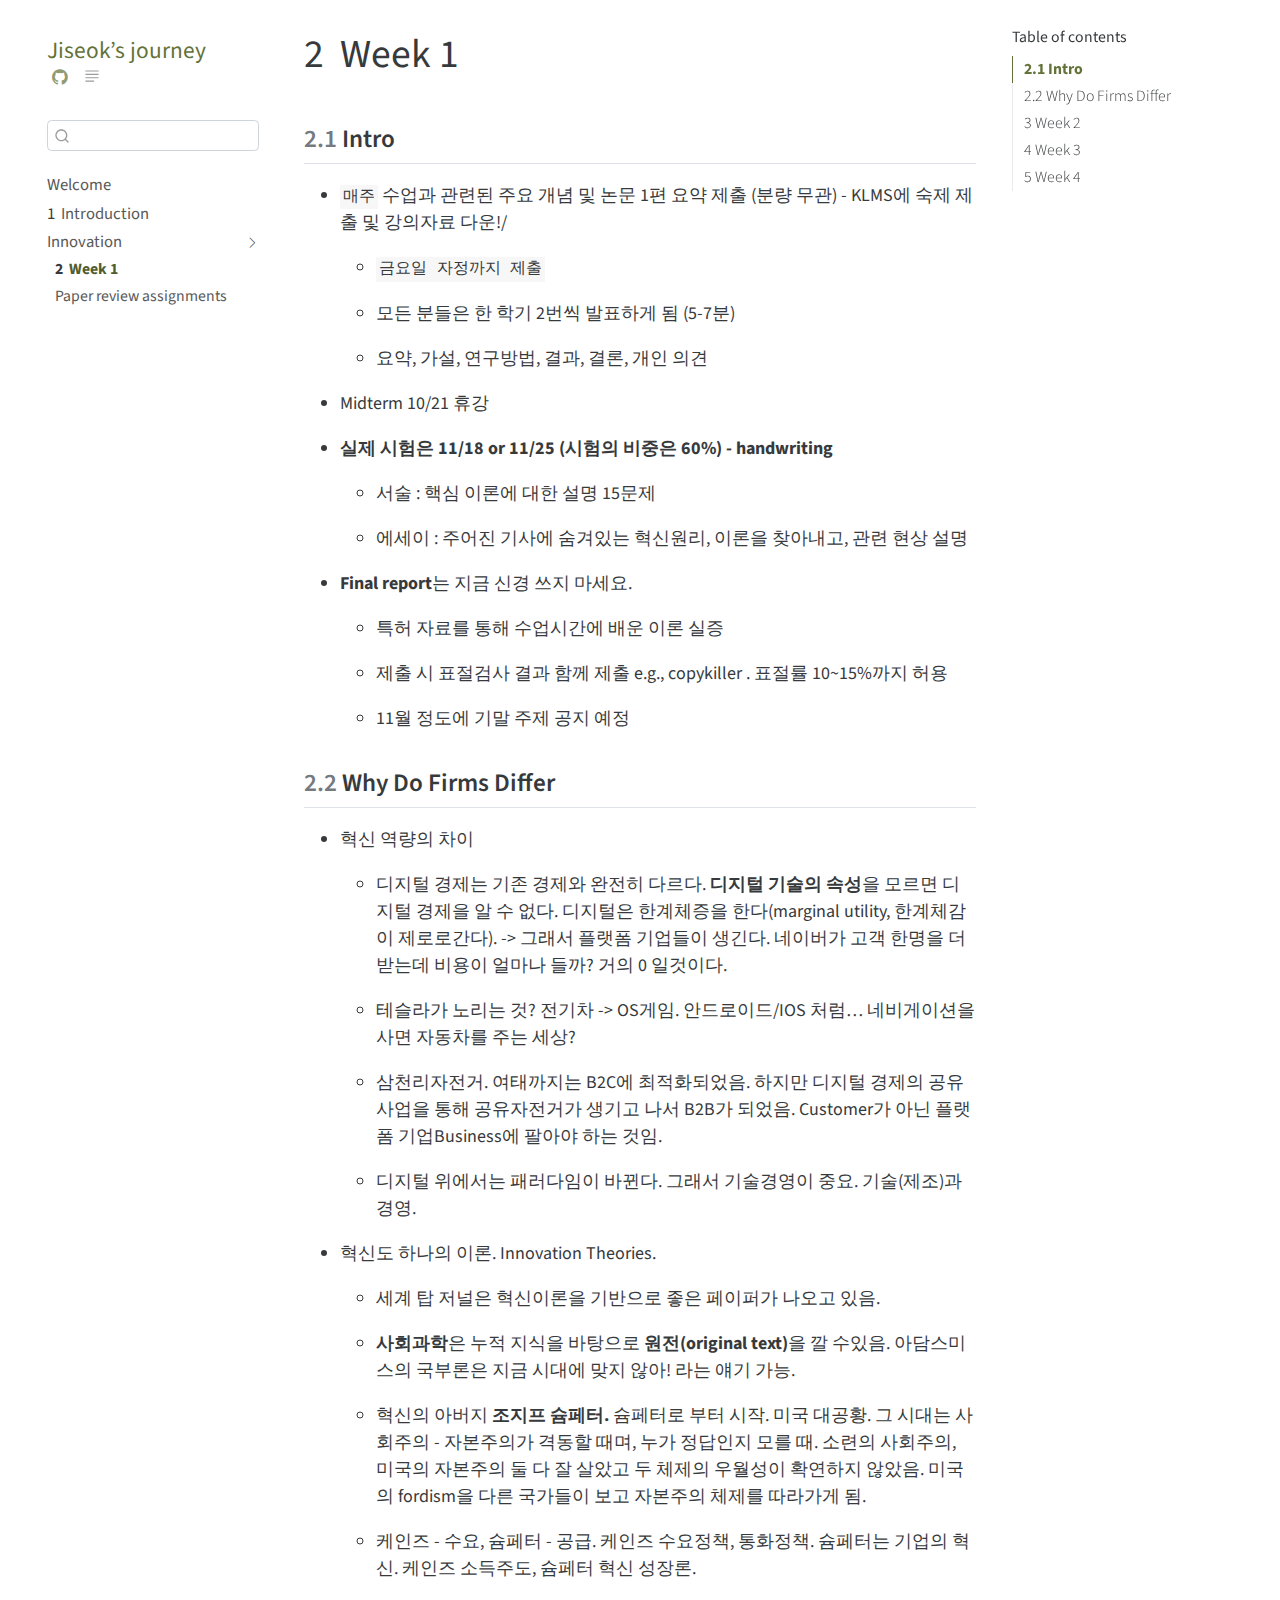
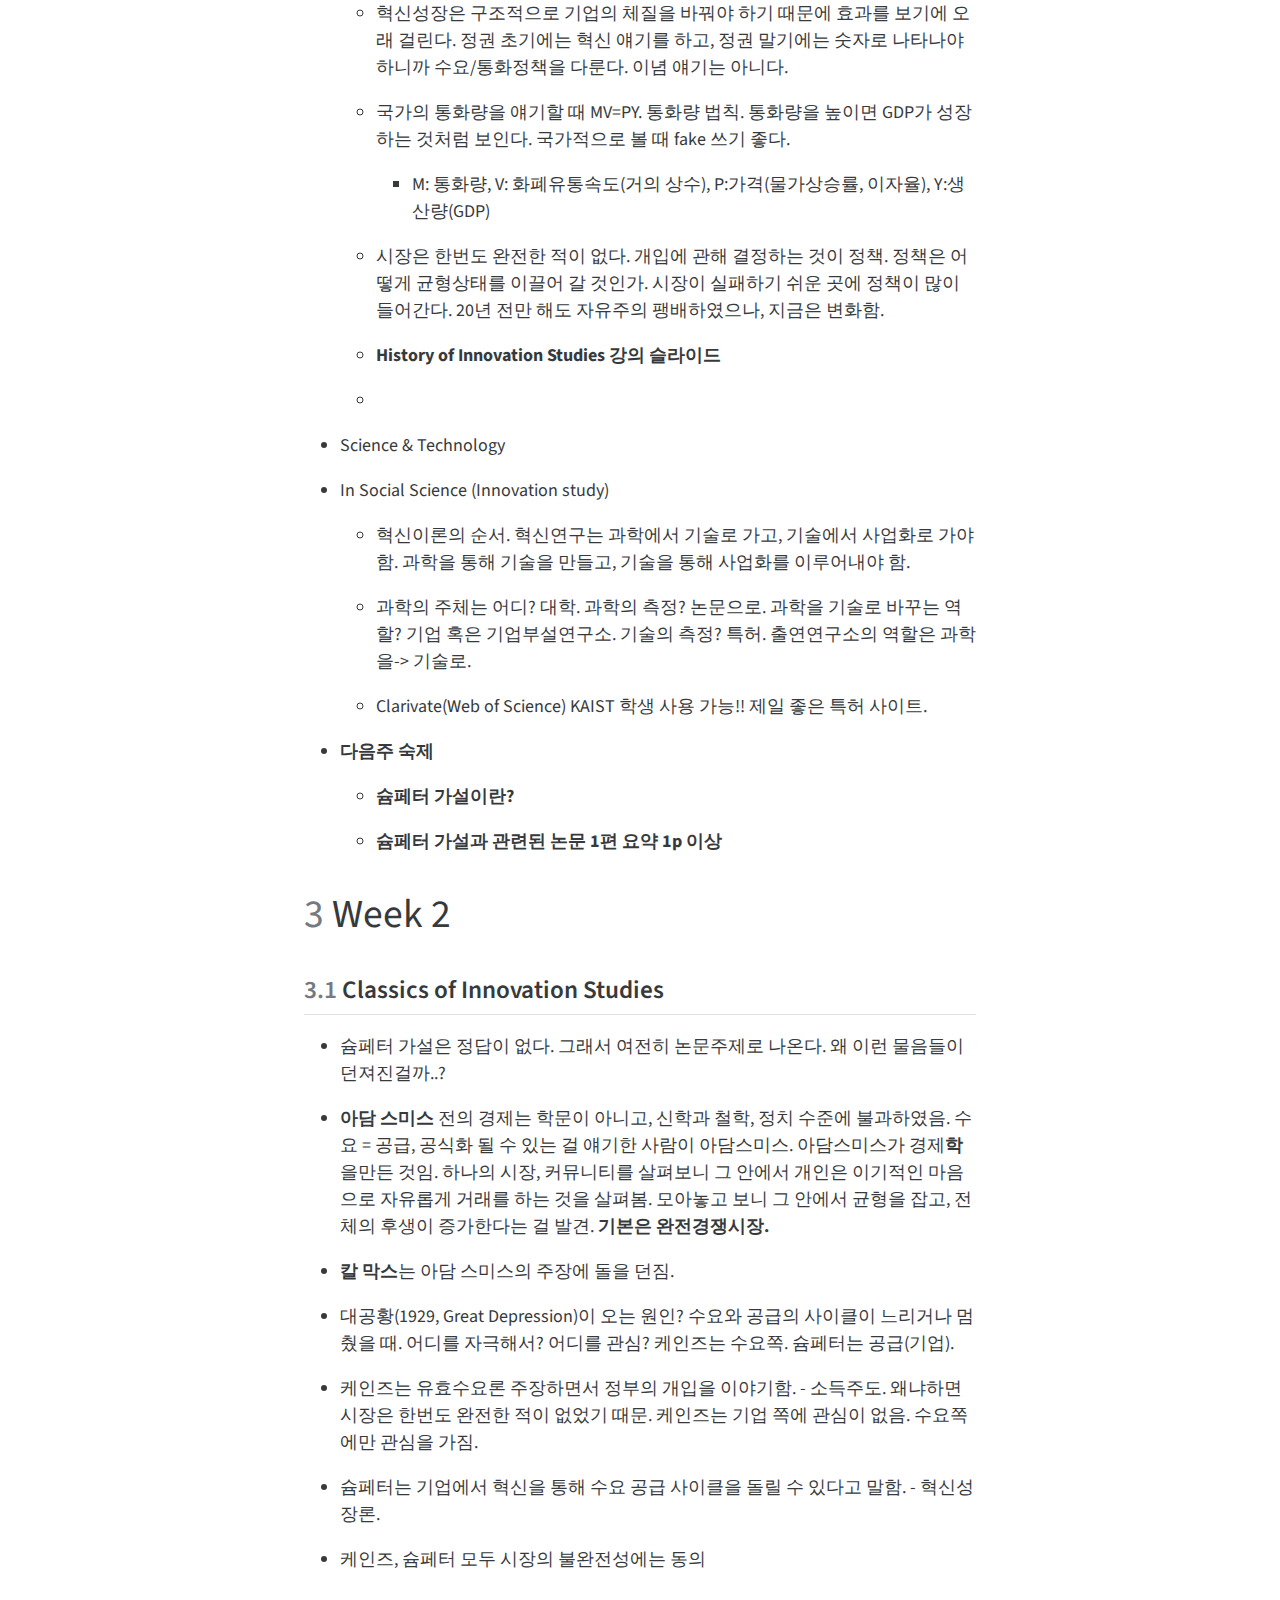
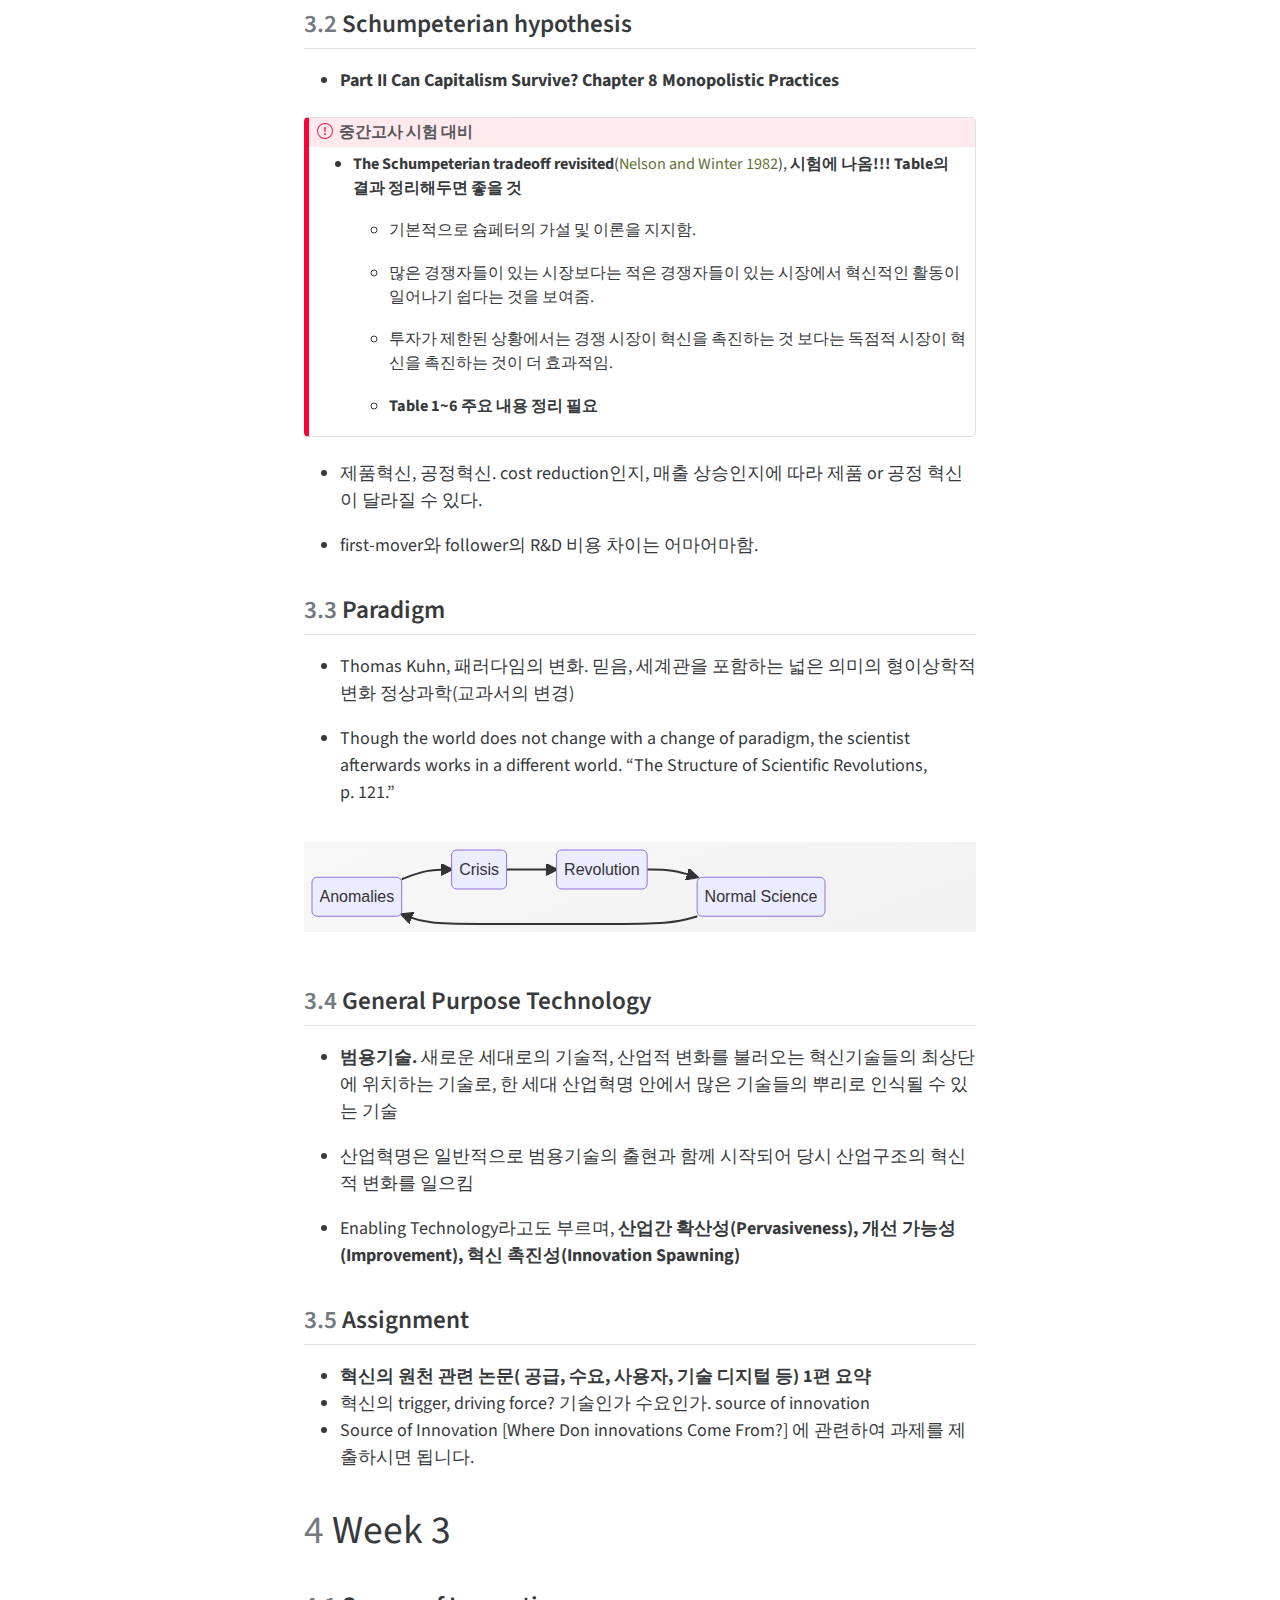
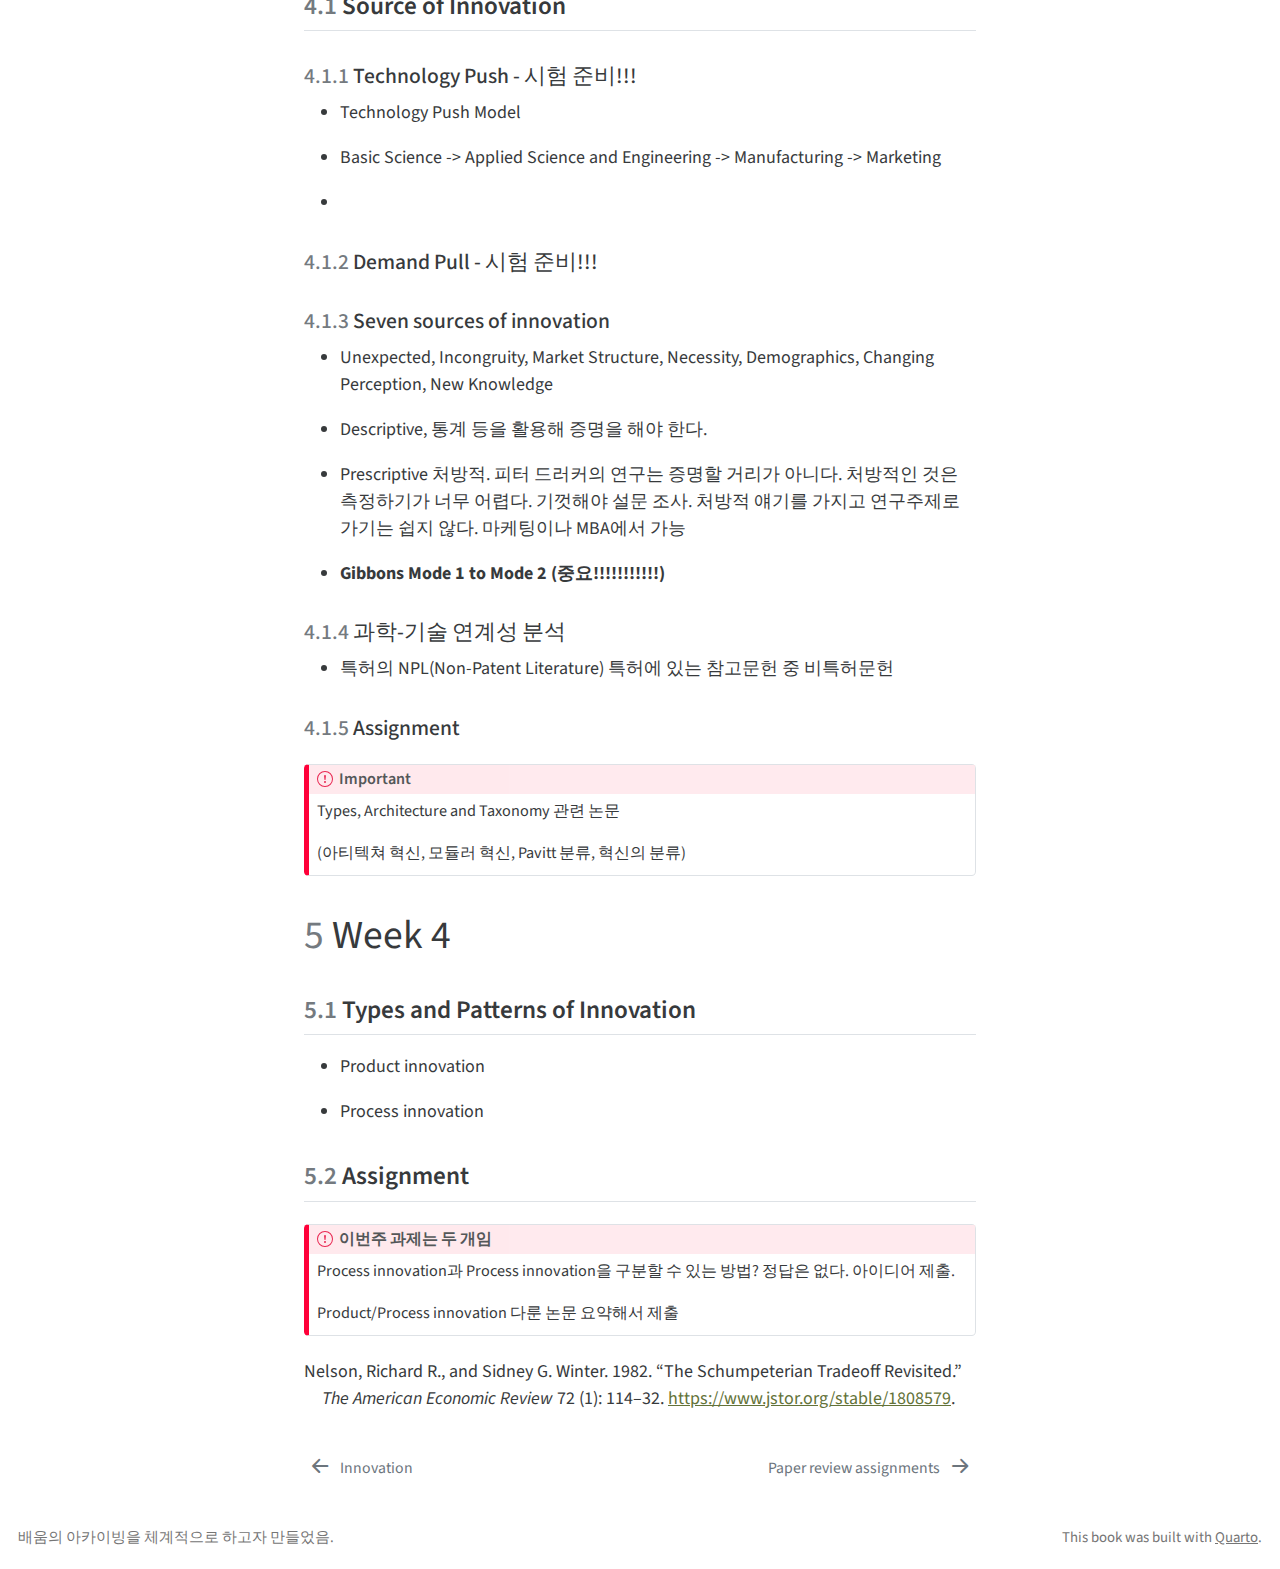
==== docs/innovation_lecture.html @ cebea5d1 "commit" ====
<!DOCTYPE html>
<html xmlns="http://www.w3.org/1999/xhtml" lang="en" xml:lang="en"><head>

<meta charset="utf-8">
<meta name="generator" content="quarto-1.1.251">

<meta name="viewport" content="width=device-width, initial-scale=1.0, user-scalable=yes">


<title>Jiseok’s journey - 2&nbsp; Week 1</title>
<style>
code{white-space: pre-wrap;}
span.smallcaps{font-variant: small-caps;}
div.columns{display: flex; gap: min(4vw, 1.5em);}
div.column{flex: auto; overflow-x: auto;}
div.hanging-indent{margin-left: 1.5em; text-indent: -1.5em;}
ul.task-list{list-style: none;}
ul.task-list li input[type="checkbox"] {
  width: 0.8em;
  margin: 0 0.8em 0.2em -1.6em;
  vertical-align: middle;
}
div.csl-bib-body { }
div.csl-entry {
  clear: both;
}
.hanging div.csl-entry {
  margin-left:2em;
  text-indent:-2em;
}
div.csl-left-margin {
  min-width:2em;
  float:left;
}
div.csl-right-inline {
  margin-left:2em;
  padding-left:1em;
}
div.csl-indent {
  margin-left: 2em;
}
</style>


<script src="site_libs/quarto-nav/quarto-nav.js"></script>
<script src="site_libs/quarto-nav/headroom.min.js"></script>
<script src="site_libs/clipboard/clipboard.min.js"></script>
<script src="site_libs/quarto-search/autocomplete.umd.js"></script>
<script src="site_libs/quarto-search/fuse.min.js"></script>
<script src="site_libs/quarto-search/quarto-search.js"></script>
<meta name="quarto:offset" content="./">
<link href="./innovation_paper.html" rel="next">
<link href="./innovation.html" rel="prev">
<script src="site_libs/quarto-html/quarto.js"></script>
<script src="site_libs/quarto-html/popper.min.js"></script>
<script src="site_libs/quarto-html/tippy.umd.min.js"></script>
<script src="site_libs/quarto-html/anchor.min.js"></script>
<link href="site_libs/quarto-html/tippy.css" rel="stylesheet">
<link href="site_libs/quarto-html/quarto-syntax-highlighting.css" rel="stylesheet" id="quarto-text-highlighting-styles">
<script src="site_libs/bootstrap/bootstrap.min.js"></script>
<link href="site_libs/bootstrap/bootstrap-icons.css" rel="stylesheet">
<link href="site_libs/bootstrap/bootstrap.min.css" rel="stylesheet" id="quarto-bootstrap" data-mode="light">
<script id="quarto-search-options" type="application/json">{
  "location": "sidebar",
  "copy-button": false,
  "collapse-after": 3,
  "panel-placement": "start",
  "type": "textbox",
  "limit": 20,
  "language": {
    "search-no-results-text": "No results",
    "search-matching-documents-text": "matching documents",
    "search-copy-link-title": "Copy link to search",
    "search-hide-matches-text": "Hide additional matches",
    "search-more-match-text": "more match in this document",
    "search-more-matches-text": "more matches in this document",
    "search-clear-button-title": "Clear",
    "search-detached-cancel-button-title": "Cancel",
    "search-submit-button-title": "Submit"
  }
}</script>
<script src="site_libs/quarto-diagram/mermaid.min.js"></script>
<script src="site_libs/quarto-diagram/mermaid-init.js"></script>
<link href="site_libs/quarto-diagram/mermaid.css" rel="stylesheet">


</head>

<body class="nav-sidebar floating">

<div id="quarto-search-results"></div>
  <header id="quarto-header" class="headroom fixed-top">
  <nav class="quarto-secondary-nav" data-bs-toggle="collapse" data-bs-target="#quarto-sidebar" aria-controls="quarto-sidebar" aria-expanded="false" aria-label="Toggle sidebar navigation" onclick="if (window.quartoToggleHeadroom) { window.quartoToggleHeadroom(); }">
    <div class="container-fluid d-flex justify-content-between">
      <h1 class="quarto-secondary-nav-title"><span class="chapter-number">2</span>&nbsp; <span class="chapter-title">Week 1</span></h1>
      <button type="button" class="quarto-btn-toggle btn" aria-label="Show secondary navigation">
        <i class="bi bi-chevron-right"></i>
      </button>
    </div>
  </nav>
</header>
<!-- content -->
<div id="quarto-content" class="quarto-container page-columns page-rows-contents page-layout-article">
<!-- sidebar -->
  <nav id="quarto-sidebar" class="sidebar collapse sidebar-navigation floating overflow-auto">
    <div class="pt-lg-2 mt-2 text-left sidebar-header">
    <div class="sidebar-title mb-0 py-0">
      <a href="./">Jiseok’s journey</a> 
        <div class="sidebar-tools-main">
    <a href="https://github.com/coreanjs/mybook/" title="Source Code" class="sidebar-tool px-1"><i class="bi bi-github"></i></a>
  <a href="" class="quarto-reader-toggle sidebar-tool" onclick="window.quartoToggleReader(); return false;" title="Toggle reader mode">
  <div class="quarto-reader-toggle-btn">
  <i class="bi"></i>
  </div>
</a>
</div>
    </div>
      </div>
      <div class="mt-2 flex-shrink-0 align-items-center">
        <div class="sidebar-search">
        <div id="quarto-search" class="" title="Search"></div>
        </div>
      </div>
    <div class="sidebar-menu-container"> 
    <ul class="list-unstyled mt-1">
        <li class="sidebar-item">
  <div class="sidebar-item-container"> 
  <a href="./index.html" class="sidebar-item-text sidebar-link">Welcome</a>
  </div>
</li>
        <li class="sidebar-item">
  <div class="sidebar-item-container"> 
  <a href="./intro.html" class="sidebar-item-text sidebar-link"><span class="chapter-number">1</span>&nbsp; <span class="chapter-title">Introduction</span></a>
  </div>
</li>
        <li class="sidebar-item sidebar-item-section">
      <div class="sidebar-item-container"> 
            <a href="./innovation.html" class="sidebar-item-text sidebar-link">Innovation</a>
          <a class="sidebar-item-toggle text-start" data-bs-toggle="collapse" data-bs-target="#quarto-sidebar-section-1" aria-expanded="true">
            <i class="bi bi-chevron-right ms-2"></i>
          </a> 
      </div>
      <ul id="quarto-sidebar-section-1" class="collapse list-unstyled sidebar-section depth1 show">  
          <li class="sidebar-item">
  <div class="sidebar-item-container"> 
  <a href="./innovation_lecture.html" class="sidebar-item-text sidebar-link active"><span class="chapter-number">2</span>&nbsp; <span class="chapter-title">Week 1</span></a>
  </div>
</li>
          <li class="sidebar-item">
  <div class="sidebar-item-container"> 
  <a href="./innovation_paper.html" class="sidebar-item-text sidebar-link">Paper review assignments</a>
  </div>
</li>
      </ul>
  </li>
    </ul>
    </div>
</nav>
<!-- margin-sidebar -->
    <div id="quarto-margin-sidebar" class="sidebar margin-sidebar">
        <nav id="TOC" role="doc-toc" class="toc-active">
    <h2 id="toc-title">Table of contents</h2>
   
  <ul>
  <li><a href="#intro" id="toc-intro" class="nav-link active" data-scroll-target="#intro"><span class="toc-section-number">2.1</span>  Intro</a></li>
  <li><a href="#why-do-firms-differ" id="toc-why-do-firms-differ" class="nav-link" data-scroll-target="#why-do-firms-differ"><span class="toc-section-number">2.2</span>  Why Do Firms Differ</a></li>
  <li><a href="#week-2" id="toc-week-2" class="nav-link" data-scroll-target="#week-2"><span class="toc-section-number">3</span>  Week 2</a>
  <ul class="collapse">
  <li><a href="#classics-of-innovation-studies" id="toc-classics-of-innovation-studies" class="nav-link" data-scroll-target="#classics-of-innovation-studies"><span class="toc-section-number">3.1</span>  Classics of Innovation Studies</a></li>
  <li><a href="#schumpeterian-hypothesis" id="toc-schumpeterian-hypothesis" class="nav-link" data-scroll-target="#schumpeterian-hypothesis"><span class="toc-section-number">3.2</span>  Schumpeterian hypothesis</a></li>
  <li><a href="#paradigm" id="toc-paradigm" class="nav-link" data-scroll-target="#paradigm"><span class="toc-section-number">3.3</span>  Paradigm</a></li>
  <li><a href="#general-purpose-technology" id="toc-general-purpose-technology" class="nav-link" data-scroll-target="#general-purpose-technology"><span class="toc-section-number">3.4</span>  General Purpose Technology</a></li>
  <li><a href="#assignment" id="toc-assignment" class="nav-link" data-scroll-target="#assignment"><span class="toc-section-number">3.5</span>  Assignment</a></li>
  </ul></li>
  <li><a href="#week-3" id="toc-week-3" class="nav-link" data-scroll-target="#week-3"><span class="toc-section-number">4</span>  Week 3</a>
  <ul class="collapse">
  <li><a href="#source-of-innovation" id="toc-source-of-innovation" class="nav-link" data-scroll-target="#source-of-innovation"><span class="toc-section-number">4.1</span>  Source of Innovation</a>
  <ul class="collapse">
  <li><a href="#technology-push---시험-준비" id="toc-technology-push---시험-준비" class="nav-link" data-scroll-target="#technology-push---시험-준비"><span class="toc-section-number">4.1.1</span>  Technology Push - 시험 준비!!!</a></li>
  <li><a href="#demand-pull---시험-준비" id="toc-demand-pull---시험-준비" class="nav-link" data-scroll-target="#demand-pull---시험-준비"><span class="toc-section-number">4.1.2</span>  Demand Pull - 시험 준비!!!</a></li>
  <li><a href="#seven-sources-of-innovation" id="toc-seven-sources-of-innovation" class="nav-link" data-scroll-target="#seven-sources-of-innovation"><span class="toc-section-number">4.1.3</span>  Seven sources of innovation</a></li>
  <li><a href="#과학-기술-연계성-분석" id="toc-과학-기술-연계성-분석" class="nav-link" data-scroll-target="#과학-기술-연계성-분석"><span class="toc-section-number">4.1.4</span>  과학-기술 연계성 분석</a></li>
  <li><a href="#assignment-1" id="toc-assignment-1" class="nav-link" data-scroll-target="#assignment-1"><span class="toc-section-number">4.1.5</span>  Assignment</a></li>
  </ul></li>
  </ul></li>
  <li><a href="#week-4" id="toc-week-4" class="nav-link" data-scroll-target="#week-4"><span class="toc-section-number">5</span>  Week 4</a>
  <ul class="collapse">
  <li><a href="#types-and-patterns-of-innovation" id="toc-types-and-patterns-of-innovation" class="nav-link" data-scroll-target="#types-and-patterns-of-innovation"><span class="toc-section-number">5.1</span>  Types and Patterns of Innovation</a></li>
  <li><a href="#assignment-2" id="toc-assignment-2" class="nav-link" data-scroll-target="#assignment-2"><span class="toc-section-number">5.2</span>  Assignment</a></li>
  </ul></li>
  </ul>
</nav>
    </div>
<!-- main -->
<main class="content" id="quarto-document-content">

<header id="title-block-header" class="quarto-title-block default">
<div class="quarto-title">
<h1 class="title d-none d-lg-block"><span class="chapter-number">2</span>&nbsp; <span class="chapter-title">Week 1</span></h1>
</div>



<div class="quarto-title-meta">

    
    
  </div>
  

</header>

<section id="intro" class="level2" data-number="2.1">
<h2 data-number="2.1" class="anchored" data-anchor-id="intro"><span class="header-section-number">2.1</span> Intro</h2>
<ul>
<li><p><code>매주</code> 수업과 관련된 주요 개념 및 논문 1편 요약 제출 (분량 무관) - KLMS에 숙제 제출 및 강의자료 다운!/</p>
<ul>
<li><p><code>금요일 자정까지 제출</code></p></li>
<li><p>모든 분들은 한 학기 2번씩 발표하게 됨 (5-7분)</p></li>
<li><p>요약, 가설, 연구방법, 결과, 결론, 개인 의견</p></li>
</ul></li>
<li><p>Midterm 10/21 휴강</p></li>
<li><p><strong>실제 시험은 11/18 or 11/25 (시험의 비중은 60%) - handwriting</strong></p>
<ul>
<li><p>서술 : 핵심 이론에 대한 설명 15문제</p></li>
<li><p>에세이 : 주어진 기사에 숨겨있는 혁신원리, 이론을 찾아내고, 관련 현상 설명</p></li>
</ul></li>
<li><p><strong>Final report</strong>는 지금 신경 쓰지 마세요.</p>
<ul>
<li><p>특허 자료를 통해 수업시간에 배운 이론 실증</p></li>
<li><p>제출 시 표절검사 결과 함께 제출 e.g., copykiller . 표절률 10~15%까지 허용</p></li>
<li><p>11월 정도에 기말 주제 공지 예정</p></li>
</ul></li>
</ul>
</section>
<section id="why-do-firms-differ" class="level2" data-number="2.2">
<h2 data-number="2.2" class="anchored" data-anchor-id="why-do-firms-differ"><span class="header-section-number">2.2</span> Why Do Firms Differ</h2>
<ul>
<li><p>혁신 역량의 차이</p>
<ul>
<li><p>디지털 경제는 기존 경제와 완전히 다르다. <strong>디지털 기술의 속성</strong>을 모르면 디지털 경제을 알 수 없다. 디지털은 한계체증을 한다(marginal utility, 한계체감이 제로로간다). -&gt; 그래서 플랫폼 기업들이 생긴다. 네이버가 고객 한명을 더 받는데 비용이 얼마나 들까? 거의 0 일것이다.</p></li>
<li><p>테슬라가 노리는 것? 전기차 -&gt; OS게임. 안드로이드/IOS 처럼… 네비게이션을 사면 자동차를 주는 세상?</p></li>
<li><p>삼천리자전거. 여태까지는 B2C에 최적화되었음. 하지만 디지털 경제의 공유사업을 통해 공유자전거가 생기고 나서 B2B가 되었음. Customer가 아닌 플랫폼 기업Business에 팔아야 하는 것임.</p></li>
<li><p>디지털 위에서는 패러다임이 바뀐다. 그래서 기술경영이 중요. 기술(제조)과 경영.</p></li>
</ul></li>
<li><p>혁신도 하나의 이론. Innovation Theories.</p>
<ul>
<li><p>세계 탑 저널은 혁신이론을 기반으로 좋은 페이퍼가 나오고 있음.</p></li>
<li><p><strong>사회과학</strong>은 누적 지식을 바탕으로 <strong>원전(original text)</strong>을 깔 수있음. 아담스미스의 국부론은 지금 시대에 맞지 않아! 라는 얘기 가능.</p></li>
<li><p>혁신의 아버지 <strong>조지프 슘페터.</strong> 슘페터로 부터 시작. 미국 대공황. 그 시대는 사회주의 - 자본주의가 격동할 때며, 누가 정답인지 모를 때. 소련의 사회주의, 미국의 자본주의 둘 다 잘 살았고 두 체제의 우월성이 확연하지 않았음. 미국의 fordism을 다른 국가들이 보고 자본주의 체제를 따라가게 됨.</p></li>
<li><p>케인즈 - 수요, 슘페터 - 공급. 케인즈 수요정책, 통화정책. 슘페터는 기업의 혁신. 케인즈 소득주도, 슘페터 혁신 성장론.</p></li>
<li><p>혁신성장은 구조적으로 기업의 체질을 바꿔야 하기 때문에 효과를 보기에 오래 걸린다. 정권 초기에는 혁신 얘기를 하고, 정권 말기에는 숫자로 나타나야 하니까 수요/통화정책을 다룬다. 이념 얘기는 아니다.</p></li>
<li><p>국가의 통화량을 얘기할 때 MV=PY. 통화량 법칙. 통화량을 높이면 GDP가 성장하는 것처럼 보인다. 국가적으로 볼 때 fake 쓰기 좋다.</p>
<ul>
<li>M: 통화량, V: 화폐유통속도(거의 상수), P:가격(물가상승률, 이자율), Y:생산량(GDP)</li>
</ul></li>
<li><p>시장은 한번도 완전한 적이 없다. 개입에 관해 결정하는 것이 정책. 정책은 어떻게 균형상태를 이끌어 갈 것인가. 시장이 실패하기 쉬운 곳에 정책이 많이 들어간다. 20년 전만 해도 자유주의 팽배하였으나, 지금은 변화함.</p></li>
<li><p><strong>History of Innovation Studies 강의 슬라이드</strong></p></li>
<li></li>
</ul></li>
<li><p>Science &amp; Technology</p></li>
<li><p>In Social Science (Innovation study)</p>
<ul>
<li><p>혁신이론의 순서. 혁신연구는 과학에서 기술로 가고, 기술에서 사업화로 가야함. 과학을 통해 기술을 만들고, 기술을 통해 사업화를 이루어내야 함.</p></li>
<li><p>과학의 주체는 어디? 대학. 과학의 측정? 논문으로. 과학을 기술로 바꾸는 역할? 기업 혹은 기업부설연구소. 기술의 측정? 특허. 출연연구소의 역할은 과학을-&gt; 기술로.</p></li>
<li><p>Clarivate(Web of Science) KAIST 학생 사용 가능!! 제일 좋은 특허 사이트.</p></li>
</ul></li>
<li><p><strong>다음주 숙제</strong></p>
<ul>
<li><p><strong>슘페터 가설이란?</strong></p></li>
<li><p><strong>슘페터 가설과 관련된 논문 1편 요약 1p 이상</strong></p></li>
</ul></li>
</ul>
</section>
<section id="week-2" class="level1" data-number="3">
<h1 data-number="3"><span class="header-section-number">3</span> Week 2</h1>
<section id="classics-of-innovation-studies" class="level2" data-number="3.1">
<h2 data-number="3.1" class="anchored" data-anchor-id="classics-of-innovation-studies"><span class="header-section-number">3.1</span> Classics of Innovation Studies</h2>
<ul>
<li><p>슘페터 가설은 정답이 없다. 그래서 여전히 논문주제로 나온다. 왜 이런 물음들이 던져진걸까..?</p></li>
<li><p><strong>아담 스미스</strong> 전의 경제는 학문이 아니고, 신학과 철학, 정치 수준에 불과하였음. 수요 = 공급, 공식화 될 수 있는 걸 얘기한 사람이 아담스미스. 아담스미스가 경제<strong>학</strong>을만든 것임. 하나의 시장, 커뮤니티를 살펴보니 그 안에서 개인은 이기적인 마음으로 자유롭게 거래를 하는 것을 살펴봄. 모아놓고 보니 그 안에서 균형을 잡고, 전체의 후생이 증가한다는 걸 발견. <strong>기본은 완전경쟁시장.</strong></p></li>
<li><p><strong>칼 막스</strong>는 아담 스미스의 주장에 돌을 던짐.</p></li>
<li><p>대공황(1929, Great Depression)이 오는 원인? 수요와 공급의 사이클이 느리거나 멈췄을 때. 어디를 자극해서? 어디를 관심? 케인즈는 수요쪽. 슘페터는 공급(기업).</p></li>
<li><p>케인즈는 유효수요론 주장하면서 정부의 개입을 이야기함. - 소득주도. 왜냐하면 시장은 한번도 완전한 적이 없었기 때문. 케인즈는 기업 쪽에 관심이 없음. 수요쪽에만 관심을 가짐.</p></li>
<li><p>슘페터는 기업에서 혁신을 통해 수요 공급 사이클을 돌릴 수 있다고 말함. - 혁신성장론.</p></li>
<li><p>케인즈, 슘페터 모두 시장의 불완전성에는 동의</p></li>
</ul>
</section>
<section id="schumpeterian-hypothesis" class="level2" data-number="3.2">
<h2 data-number="3.2" class="anchored" data-anchor-id="schumpeterian-hypothesis"><span class="header-section-number">3.2</span> Schumpeterian hypothesis</h2>
<ul>
<li><strong>Part II Can Capitalism Survive? Chapter 8 Monopolistic Practices</strong></li>
</ul>
<div class="callout-important callout callout-style-default callout-captioned">
<div class="callout-header d-flex align-content-center">
<div class="callout-icon-container">
<i class="callout-icon"></i>
</div>
<div class="callout-caption-container flex-fill">
중간고사 시험 대비
</div>
</div>
<div class="callout-body-container callout-body">
<ul>
<li><p><strong>The Schumpeterian tradeoff revisited</strong><span class="citation" data-cites="nelson1982">(<a href="#ref-nelson1982" role="doc-biblioref">Nelson and Winter 1982</a>)</span>, <strong>시험에 나옴!!!</strong> <strong>Table의 결과 정리해두면 좋을 것</strong></p>
<ul>
<li><p>기본적으로 슘페터의 가설 및 이론을 지지함.</p></li>
<li><p>많은 경쟁자들이 있는 시장보다는 적은 경쟁자들이 있는 시장에서 혁신적인 활동이 일어나기 쉽다는 것을 보여줌.</p></li>
<li><p>투자가 제한된 상황에서는 경쟁 시장이 혁신을 촉진하는 것 보다는 독점적 시장이 혁신을 촉진하는 것이 더 효과적임.</p></li>
<li><p><strong>Table 1~6 주요 내용 정리 필요</strong></p></li>
</ul></li>
</ul>
</div>
</div>
<ul>
<li><p>제품혁신, 공정혁신. cost reduction인지, 매출 상승인지에 따라 제품 or 공정 혁신이 달라질 수 있다.</p></li>
<li><p>first-mover와 follower의 R&amp;D 비용 차이는 어마어마함.</p></li>
</ul>
</section>
<section id="paradigm" class="level2" data-number="3.3">
<h2 data-number="3.3" class="anchored" data-anchor-id="paradigm"><span class="header-section-number">3.3</span> Paradigm</h2>
<ul>
<li><p>Thomas Kuhn, 패러다임의 변화. 믿음, 세계관을 포함하는 넓은 의미의 형이상학적 변화 정상과학(교과서의 변경)</p></li>
<li><p>Though the world does not change with a change of paradigm, the scientist afterwards works in a different world. “The Structure of Scientific Revolutions, p.&nbsp;121.”</p></li>
</ul>
<div class="cell">
<div class="cell-output-display">
<div>
<p>
</p><pre class="mermaid" data-tooltip-selector="#mermaid-tooltip-1">flowchart LR 
  A(Anomalies) --&gt; B(Crisis) 
  B(Crisis) --&gt; C(Revolution)
  C(Revolution) --&gt; D(Normal Science)
  D(Normal Science) --&gt; A(Anomalies)
</pre>
<div id="mermaid-tooltip-1" class="mermaidTooltip">

</div>
<p></p>
</div>
</div>
</div>
</section>
<section id="general-purpose-technology" class="level2" data-number="3.4">
<h2 data-number="3.4" class="anchored" data-anchor-id="general-purpose-technology"><span class="header-section-number">3.4</span> General Purpose Technology</h2>
<ul>
<li><p><strong>범용기술.</strong> 새로운 세대로의 기술적, 산업적 변화를 불러오는 혁신기술들의 최상단에 위치하는 기술로, 한 세대 산업혁명 안에서 많은 기술들의 뿌리로 인식될 수 있는 기술</p></li>
<li><p>산업혁명은 일반적으로 범용기술의 출현과 함께 시작되어 당시 산업구조의 혁신적 변화를 일으킴</p></li>
<li><p>Enabling Technology라고도 부르며, <strong>산업간 확산성(Pervasiveness), 개선 가능성(Improvement), 혁신 촉진성(Innovation Spawning)</strong></p></li>
</ul>
</section>
<section id="assignment" class="level2" data-number="3.5">
<h2 data-number="3.5" class="anchored" data-anchor-id="assignment"><span class="header-section-number">3.5</span> Assignment</h2>
<ul>
<li><strong>혁신의 원천 관련 논문( 공급, 수요, 사용자, 기술 디지털 등) 1편 요약</strong></li>
<li>혁신의 trigger, driving force? 기술인가 수요인가. source of innovation</li>
<li>Source of Innovation [Where Don innovations Come From?] 에 관련하여 과제를 제출하시면 됩니다.</li>
</ul>
</section>
</section>
<section id="week-3" class="level1" data-number="4">
<h1 data-number="4"><span class="header-section-number">4</span> Week 3</h1>
<section id="source-of-innovation" class="level2" data-number="4.1">
<h2 data-number="4.1" class="anchored" data-anchor-id="source-of-innovation"><span class="header-section-number">4.1</span> Source of Innovation</h2>
<section id="technology-push---시험-준비" class="level3" data-number="4.1.1">
<h3 data-number="4.1.1" class="anchored" data-anchor-id="technology-push---시험-준비"><span class="header-section-number">4.1.1</span> Technology Push - 시험 준비!!!</h3>
<ul>
<li><p>Technology Push Model</p></li>
<li><p>Basic Science -&gt; Applied Science and Engineering -&gt; Manufacturing -&gt; Marketing</p></li>
<li></li>
</ul>
</section>
<section id="demand-pull---시험-준비" class="level3" data-number="4.1.2">
<h3 data-number="4.1.2" class="anchored" data-anchor-id="demand-pull---시험-준비"><span class="header-section-number">4.1.2</span> Demand Pull - 시험 준비!!!</h3>
</section>
<section id="seven-sources-of-innovation" class="level3" data-number="4.1.3">
<h3 data-number="4.1.3" class="anchored" data-anchor-id="seven-sources-of-innovation"><span class="header-section-number">4.1.3</span> Seven sources of innovation</h3>
<ul>
<li><p>Unexpected, Incongruity, Market Structure, Necessity, Demographics, Changing Perception, New Knowledge</p></li>
<li><p>Descriptive, 통계 등을 활용해 증명을 해야 한다.</p></li>
<li><p>Prescriptive 처방적. 피터 드러커의 연구는 증명할 거리가 아니다. 처방적인 것은 측정하기가 너무 어렵다. 기껏해야 설문 조사. 처방적 얘기를 가지고 연구주제로 가기는 쉽지 않다. 마케팅이나 MBA에서 가능</p></li>
<li><p><strong>Gibbons Mode 1 to Mode 2 (중요!!!!!!!!!!!)</strong></p></li>
</ul>
</section>
<section id="과학-기술-연계성-분석" class="level3" data-number="4.1.4">
<h3 data-number="4.1.4" class="anchored" data-anchor-id="과학-기술-연계성-분석"><span class="header-section-number">4.1.4</span> 과학-기술 연계성 분석</h3>
<ul>
<li>특허의 NPL(Non-Patent Literature) 특허에 있는 참고문헌 중 비특허문헌</li>
</ul>
</section>
<section id="assignment-1" class="level3" data-number="4.1.5">
<h3 data-number="4.1.5" class="anchored" data-anchor-id="assignment-1"><span class="header-section-number">4.1.5</span> Assignment</h3>
<div class="callout-important callout callout-style-default callout-captioned">
<div class="callout-header d-flex align-content-center">
<div class="callout-icon-container">
<i class="callout-icon"></i>
</div>
<div class="callout-caption-container flex-fill">
Important
</div>
</div>
<div class="callout-body-container callout-body">
<p>Types, Architecture and Taxonomy 관련 논문</p>
<p>(아티텍쳐 혁신, 모듈러 혁신, Pavitt 분류, 혁신의 분류)</p>
</div>
</div>
</section>
</section>
</section>
<section id="week-4" class="level1" data-number="5">
<h1 data-number="5"><span class="header-section-number">5</span> Week 4</h1>
<section id="types-and-patterns-of-innovation" class="level2" data-number="5.1">
<h2 data-number="5.1" class="anchored" data-anchor-id="types-and-patterns-of-innovation"><span class="header-section-number">5.1</span> Types and Patterns of Innovation</h2>
<ul>
<li><p>Product innovation</p></li>
<li><p>Process innovation</p></li>
</ul>
</section>
<section id="assignment-2" class="level2" data-number="5.2">
<h2 data-number="5.2" class="anchored" data-anchor-id="assignment-2"><span class="header-section-number">5.2</span> Assignment</h2>
<div class="callout-important callout callout-style-default callout-captioned">
<div class="callout-header d-flex align-content-center">
<div class="callout-icon-container">
<i class="callout-icon"></i>
</div>
<div class="callout-caption-container flex-fill">
이번주 과제는 두 개임
</div>
</div>
<div class="callout-body-container callout-body">
<p>Process innovation과 Process innovation을 구분할 수 있는 방법? 정답은 없다. 아이디어 제출.</p>
<p>Product/Process innovation 다룬 논문 요약해서 제출</p>
</div>
</div>


<div id="refs" class="references csl-bib-body hanging-indent" role="doc-bibliography">
<div id="ref-nelson1982" class="csl-entry" role="doc-biblioentry">
Nelson, Richard R., and Sidney G. Winter. 1982. <span>“The Schumpeterian Tradeoff Revisited.”</span> <em>The American Economic Review</em> 72 (1): 114–32. <a href="https://www.jstor.org/stable/1808579">https://www.jstor.org/stable/1808579</a>.
</div>
</div>
</section>
</section>

</main> <!-- /main -->
<script id="quarto-html-after-body" type="application/javascript">
window.document.addEventListener("DOMContentLoaded", function (event) {
  const toggleBodyColorMode = (bsSheetEl) => {
    const mode = bsSheetEl.getAttribute("data-mode");
    const bodyEl = window.document.querySelector("body");
    if (mode === "dark") {
      bodyEl.classList.add("quarto-dark");
      bodyEl.classList.remove("quarto-light");
    } else {
      bodyEl.classList.add("quarto-light");
      bodyEl.classList.remove("quarto-dark");
    }
  }
  const toggleBodyColorPrimary = () => {
    const bsSheetEl = window.document.querySelector("link#quarto-bootstrap");
    if (bsSheetEl) {
      toggleBodyColorMode(bsSheetEl);
    }
  }
  toggleBodyColorPrimary();  
  const icon = "";
  const anchorJS = new window.AnchorJS();
  anchorJS.options = {
    placement: 'right',
    icon: icon
  };
  anchorJS.add('.anchored');
  const clipboard = new window.ClipboardJS('.code-copy-button', {
    target: function(trigger) {
      return trigger.previousElementSibling;
    }
  });
  clipboard.on('success', function(e) {
    // button target
    const button = e.trigger;
    // don't keep focus
    button.blur();
    // flash "checked"
    button.classList.add('code-copy-button-checked');
    var currentTitle = button.getAttribute("title");
    button.setAttribute("title", "Copied!");
    setTimeout(function() {
      button.setAttribute("title", currentTitle);
      button.classList.remove('code-copy-button-checked');
    }, 1000);
    // clear code selection
    e.clearSelection();
  });
  function tippyHover(el, contentFn) {
    const config = {
      allowHTML: true,
      content: contentFn,
      maxWidth: 500,
      delay: 100,
      arrow: false,
      appendTo: function(el) {
          return el.parentElement;
      },
      interactive: true,
      interactiveBorder: 10,
      theme: 'quarto',
      placement: 'bottom-start'
    };
    window.tippy(el, config); 
  }
  const noterefs = window.document.querySelectorAll('a[role="doc-noteref"]');
  for (var i=0; i<noterefs.length; i++) {
    const ref = noterefs[i];
    tippyHover(ref, function() {
      // use id or data attribute instead here
      let href = ref.getAttribute('data-footnote-href') || ref.getAttribute('href');
      try { href = new URL(href).hash; } catch {}
      const id = href.replace(/^#\/?/, "");
      const note = window.document.getElementById(id);
      return note.innerHTML;
    });
  }
  var bibliorefs = window.document.querySelectorAll('a[role="doc-biblioref"]');
  for (var i=0; i<bibliorefs.length; i++) {
    const ref = bibliorefs[i];
    const cites = ref.parentNode.getAttribute('data-cites').split(' ');
    tippyHover(ref, function() {
      var popup = window.document.createElement('div');
      cites.forEach(function(cite) {
        var citeDiv = window.document.createElement('div');
        citeDiv.classList.add('hanging-indent');
        citeDiv.classList.add('csl-entry');
        var biblioDiv = window.document.getElementById('ref-' + cite);
        if (biblioDiv) {
          citeDiv.innerHTML = biblioDiv.innerHTML;
        }
        popup.appendChild(citeDiv);
      });
      return popup.innerHTML;
    });
  }
});
</script>
<nav class="page-navigation">
  <div class="nav-page nav-page-previous">
      <a href="./innovation.html" class="pagination-link">
        <i class="bi bi-arrow-left-short"></i> <span class="nav-page-text">Innovation</span>
      </a>          
  </div>
  <div class="nav-page nav-page-next">
      <a href="./innovation_paper.html" class="pagination-link">
        <span class="nav-page-text">Paper review assignments</span> <i class="bi bi-arrow-right-short"></i>
      </a>
  </div>
</nav>
</div> <!-- /content -->
<footer class="footer">
  <div class="nav-footer">
    <div class="nav-footer-left">배움의 아카이빙을 체계적으로 하고자 만들었음.</div>   
    <div class="nav-footer-right">This book was built with <a href="https://quarto.org/">Quarto</a>.</div>
  </div>
</footer>



</body></html>
---- docs/site_libs/quarto-html/tippy.css ----
.tippy-box[data-animation=fade][data-state=hidden]{opacity:0}[data-tippy-root]{max-width:calc(100vw - 10px)}.tippy-box{position:relative;background-color:#333;color:#fff;border-radius:4px;font-size:14px;line-height:1.4;white-space:normal;outline:0;transition-property:transform,visibility,opacity}.tippy-box[data-placement^=top]>.tippy-arrow{bottom:0}.tippy-box[data-placement^=top]>.tippy-arrow:before{bottom:-7px;left:0;border-width:8px 8px 0;border-top-color:initial;transform-origin:center top}.tippy-box[data-placement^=bottom]>.tippy-arrow{top:0}.tippy-box[data-placement^=bottom]>.tippy-arrow:before{top:-7px;left:0;border-width:0 8px 8px;border-bottom-color:initial;transform-origin:center bottom}.tippy-box[data-placement^=left]>.tippy-arrow{right:0}.tippy-box[data-placement^=left]>.tippy-arrow:before{border-width:8px 0 8px 8px;border-left-color:initial;right:-7px;transform-origin:center left}.tippy-box[data-placement^=right]>.tippy-arrow{left:0}.tippy-box[data-placement^=right]>.tippy-arrow:before{left:-7px;border-width:8px 8px 8px 0;border-right-color:initial;transform-origin:center right}.tippy-box[data-inertia][data-state=visible]{transition-timing-function:cubic-bezier(.54,1.5,.38,1.11)}.tippy-arrow{width:16px;height:16px;color:#333}.tippy-arrow:before{content:"";position:absolute;border-color:transparent;border-style:solid}.tippy-content{position:relative;padding:5px 9px;z-index:1}
---- docs/site_libs/quarto-html/quarto-syntax-highlighting.css ----
/* quarto syntax highlight colors */
:root {
  --quarto-hl-ot-color: #003B4F;
  --quarto-hl-at-color: #657422;
  --quarto-hl-ss-color: #20794D;
  --quarto-hl-an-color: #5E5E5E;
  --quarto-hl-fu-color: #4758AB;
  --quarto-hl-st-color: #20794D;
  --quarto-hl-cf-color: #003B4F;
  --quarto-hl-op-color: #5E5E5E;
  --quarto-hl-er-color: #AD0000;
  --quarto-hl-bn-color: #AD0000;
  --quarto-hl-al-color: #AD0000;
  --quarto-hl-va-color: #111111;
  --quarto-hl-bu-color: inherit;
  --quarto-hl-ex-color: inherit;
  --quarto-hl-pp-color: #AD0000;
  --quarto-hl-in-color: #5E5E5E;
  --quarto-hl-vs-color: #20794D;
  --quarto-hl-wa-color: #5E5E5E;
  --quarto-hl-do-color: #5E5E5E;
  --quarto-hl-im-color: #00769E;
  --quarto-hl-ch-color: #20794D;
  --quarto-hl-dt-color: #AD0000;
  --quarto-hl-fl-color: #AD0000;
  --quarto-hl-co-color: #5E5E5E;
  --quarto-hl-cv-color: #5E5E5E;
  --quarto-hl-cn-color: #8f5902;
  --quarto-hl-sc-color: #5E5E5E;
  --quarto-hl-dv-color: #AD0000;
  --quarto-hl-kw-color: #003B4F;
}

/* other quarto variables */
:root {
  --quarto-font-monospace: SFMono-Regular, Menlo, Monaco, Consolas, "Liberation Mono", "Courier New", monospace;
}

pre > code.sourceCode > span {
  color: #003B4F;
}

code span {
  color: #003B4F;
}

code.sourceCode > span {
  color: #003B4F;
}

div.sourceCode,
div.sourceCode pre.sourceCode {
  color: #003B4F;
}

code span.ot {
  color: #003B4F;
}

code span.at {
  color: #657422;
}

code span.ss {
  color: #20794D;
}

code span.an {
  color: #5E5E5E;
}

code span.fu {
  color: #4758AB;
}

code span.st {
  color: #20794D;
}

code span.cf {
  color: #003B4F;
}

code span.op {
  color: #5E5E5E;
}

code span.er {
  color: #AD0000;
}

code span.bn {
  color: #AD0000;
}

code span.al {
  color: #AD0000;
}

code span.va {
  color: #111111;
}

code span.pp {
  color: #AD0000;
}

code span.in {
  color: #5E5E5E;
}

code span.vs {
  color: #20794D;
}

code span.wa {
  color: #5E5E5E;
  font-style: italic;
}

code span.do {
  color: #5E5E5E;
  font-style: italic;
}

code span.im {
  color: #00769E;
}

code span.ch {
  color: #20794D;
}

code span.dt {
  color: #AD0000;
}

code span.fl {
  color: #AD0000;
}

code span.co {
  color: #5E5E5E;
}

code span.cv {
  color: #5E5E5E;
  font-style: italic;
}

code span.cn {
  color: #8f5902;
}

code span.sc {
  color: #5E5E5E;
}

code span.dv {
  color: #AD0000;
}

code span.kw {
  color: #003B4F;
}

.prevent-inlining {
  content: "</";
}

/*# sourceMappingURL=debc5d5d77c3f9108843748ff7464032.css.map */
---- docs/site_libs/quarto-diagram/mermaid.css ----
.mermaidTooltip {
  position: absolute;
  text-align: center;
  max-width: 200px;
  padding: 2px;
  font-family: "trebuchet ms", verdana, arial;
  font-size: 12px;
  background: #ffffde;
  border: 1px solid #aaaa33;
  border-radius: 2px;
  pointer-events: none;
  z-index: 1000;
}
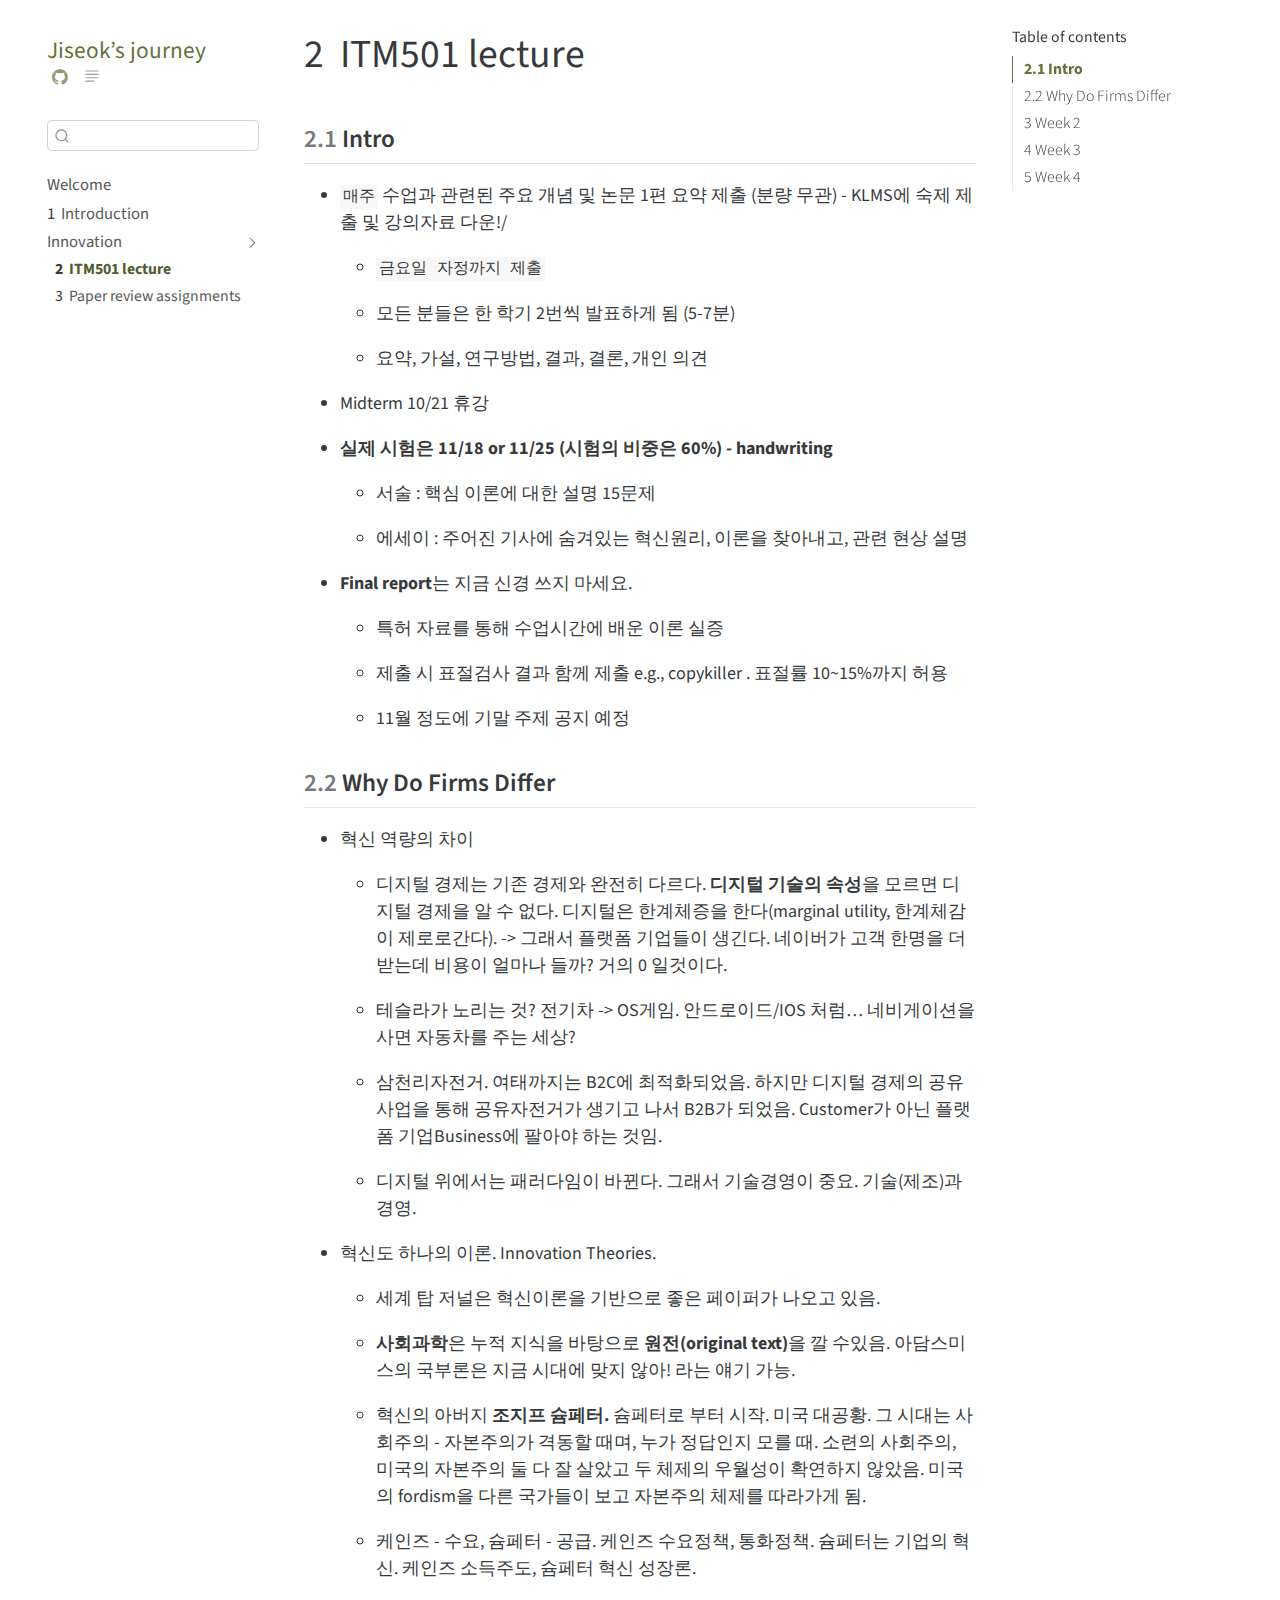
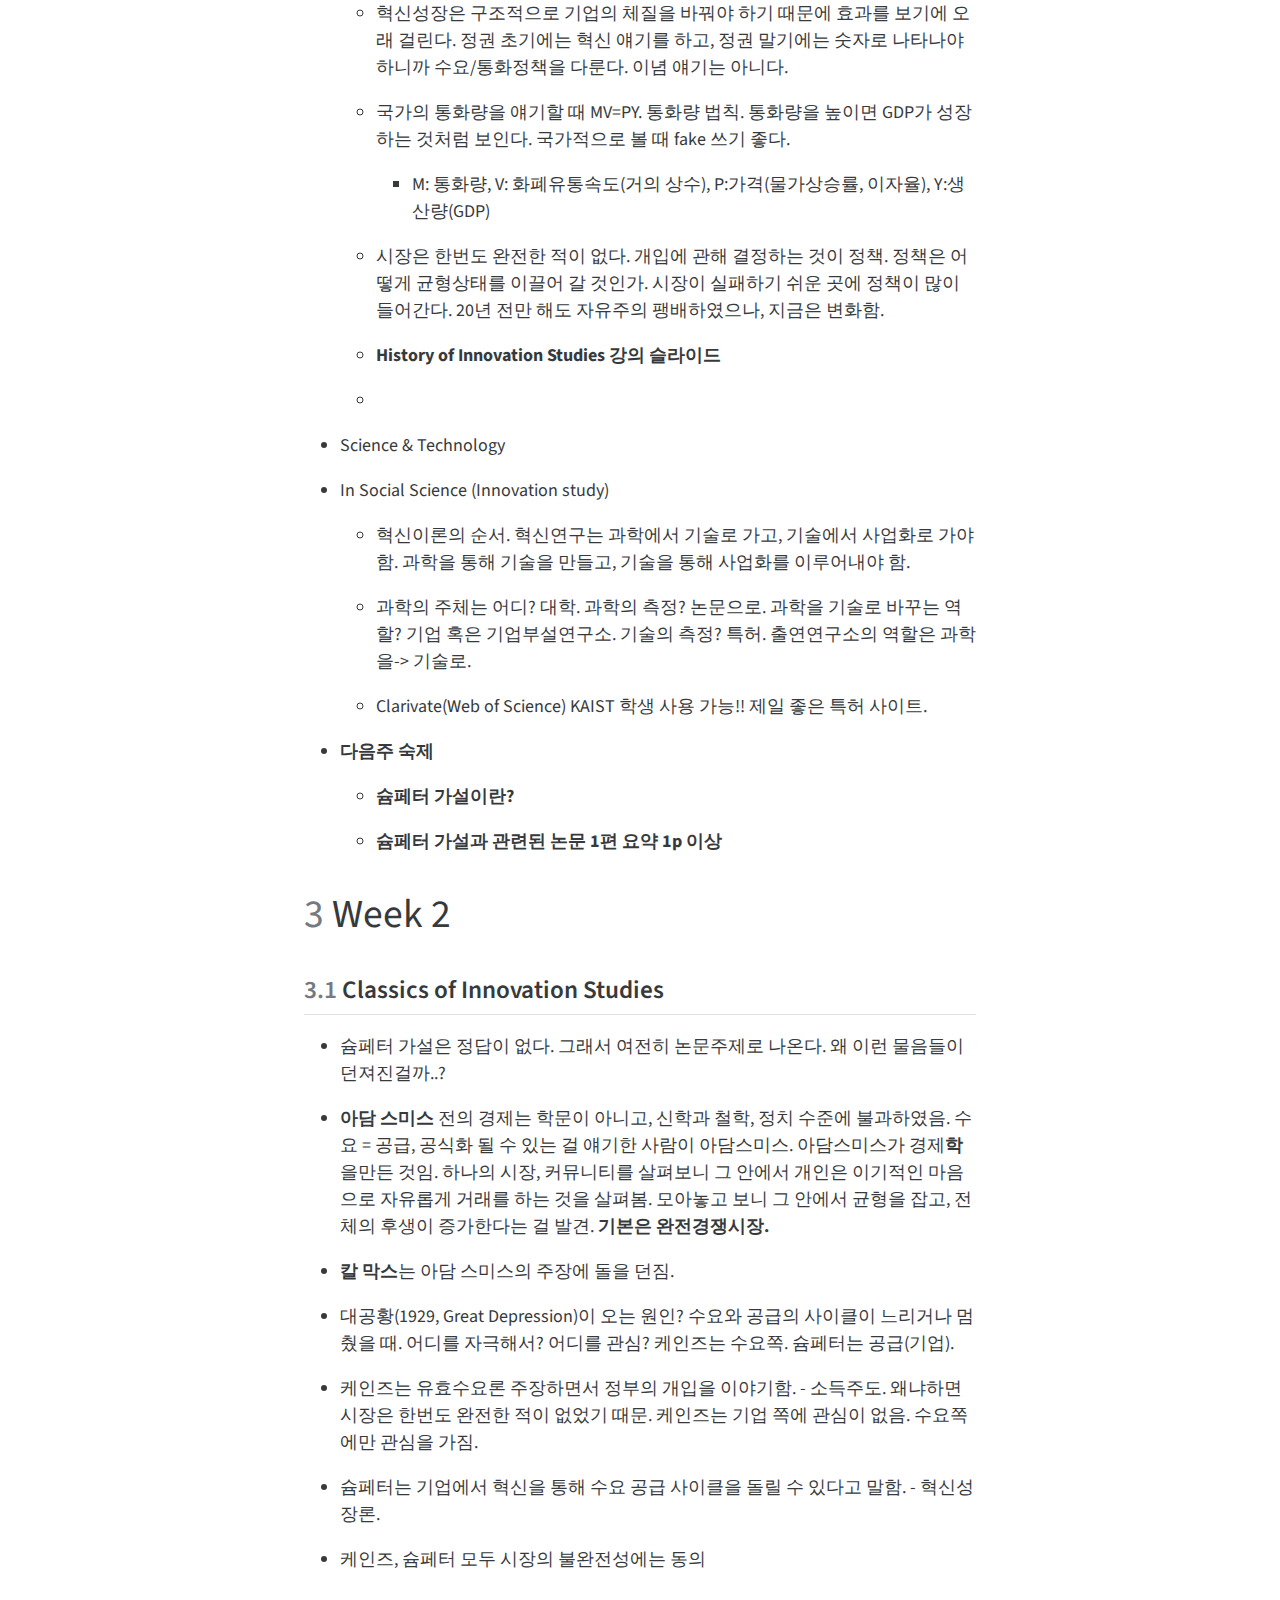
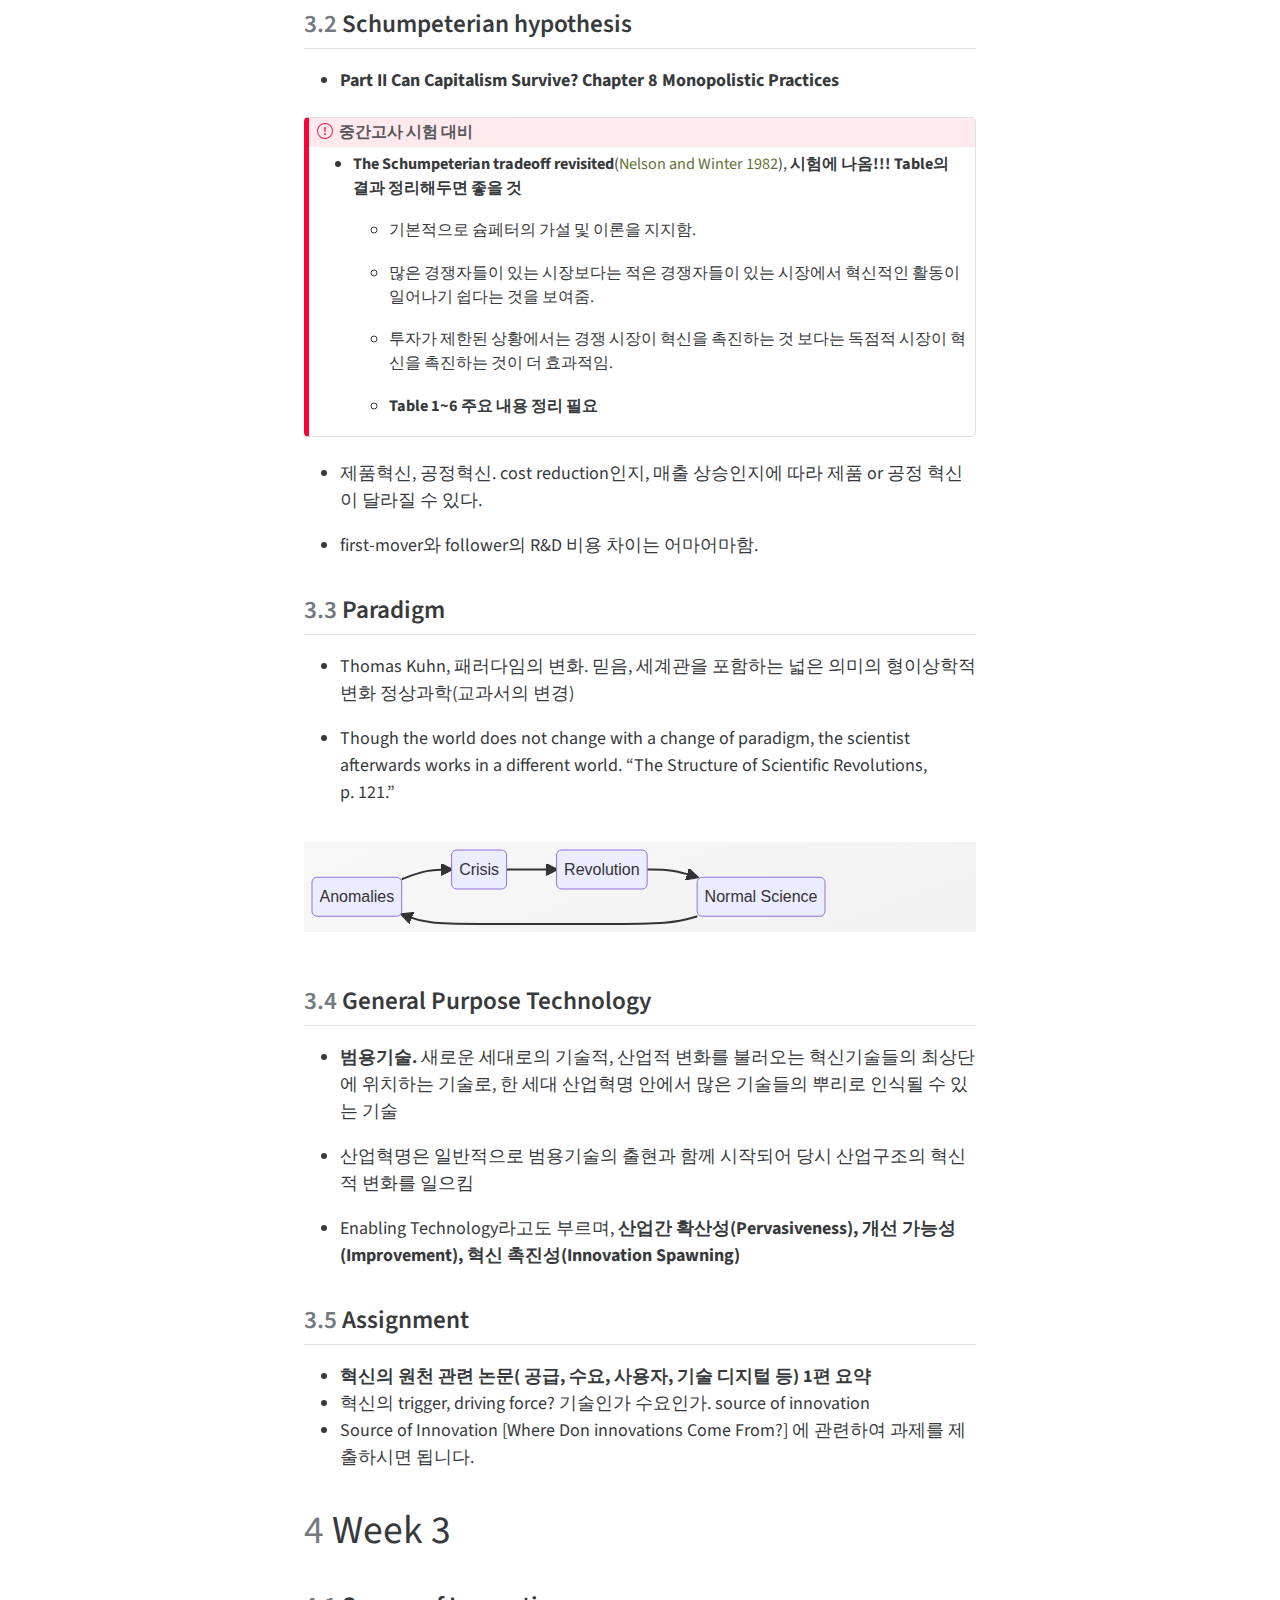
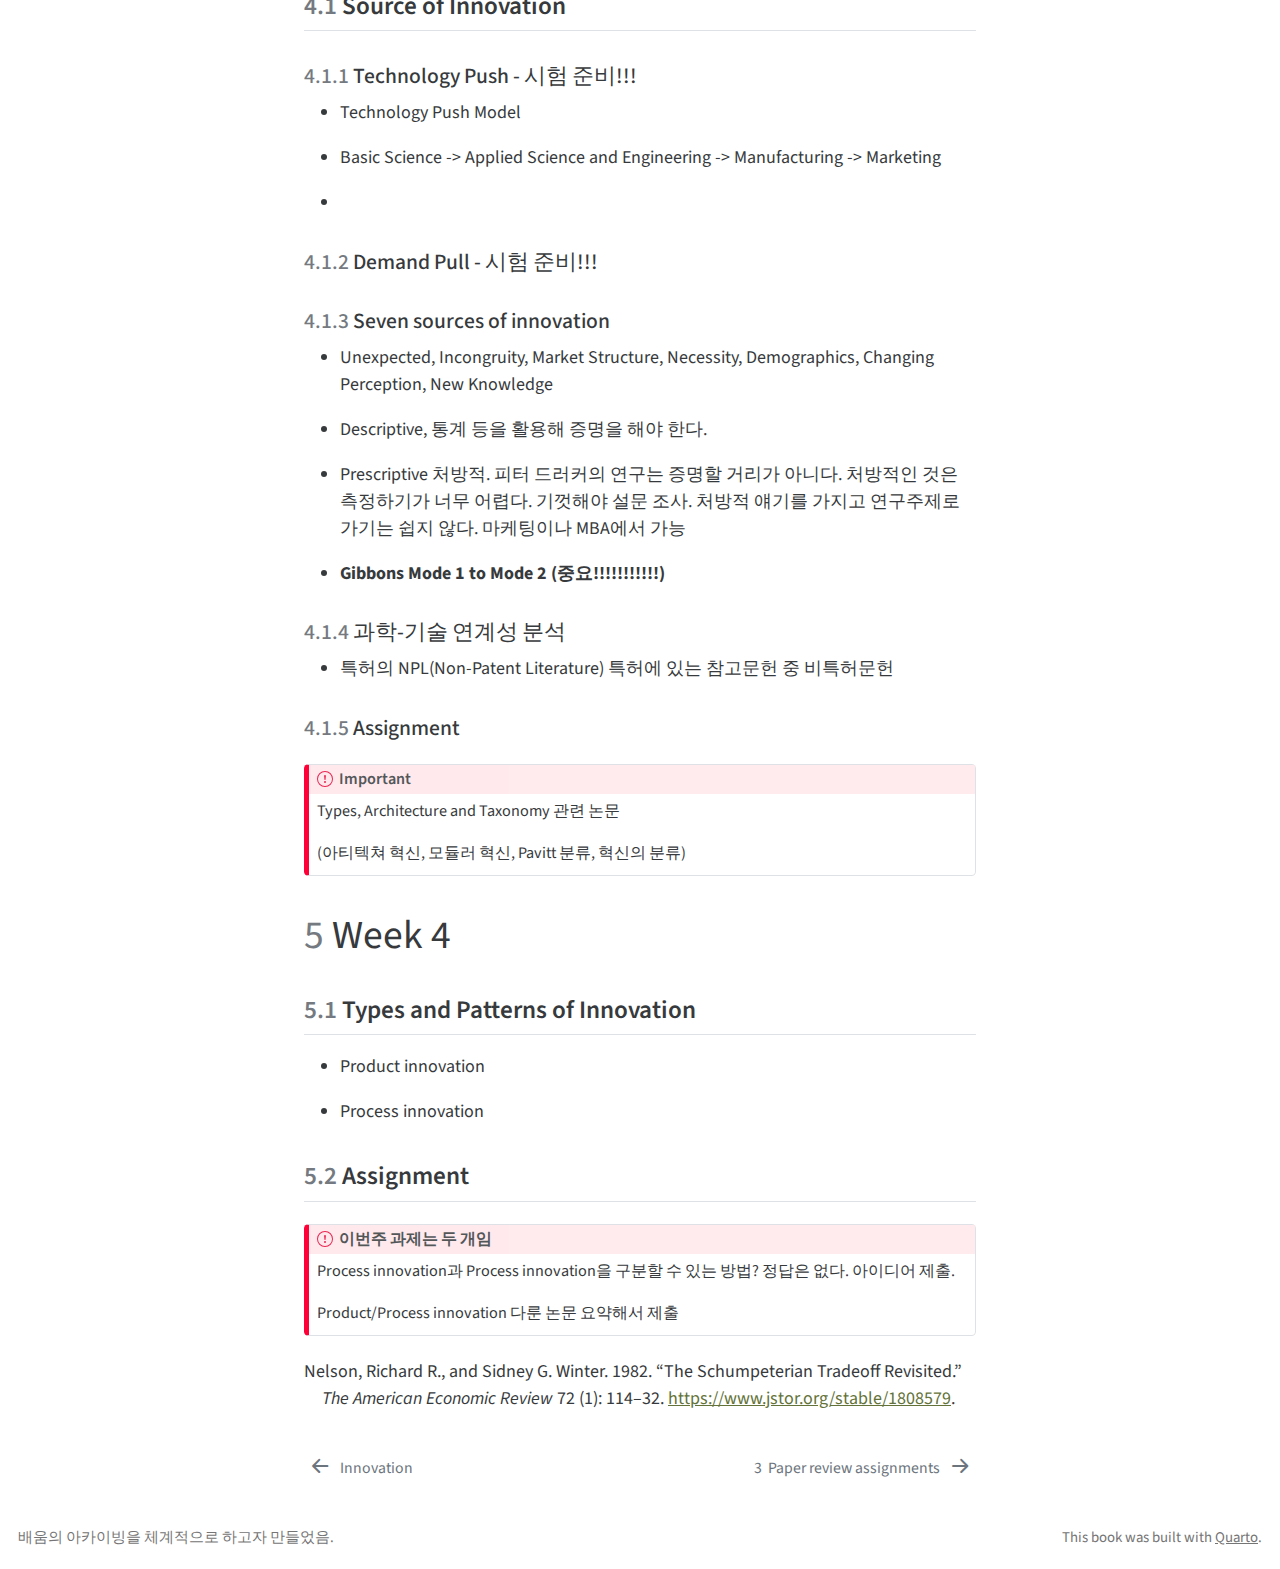
==== commit 9c1f8f06: "com" ====
--- a/docs/innovation_lecture.html
+++ b/docs/innovation_lecture.html
@@ -7,7 +7,7 @@
 <meta name="viewport" content="width=device-width, initial-scale=1.0, user-scalable=yes">
 
 
-<title>Jiseok’s journey - 2&nbsp; Week 1</title>
+<title>Jiseok’s journey - 2&nbsp; ITM501 lecture</title>
 <style>
 code{white-space: pre-wrap;}
 span.smallcaps{font-variant: small-caps;}
@@ -92,7 +92,7 @@
   <header id="quarto-header" class="headroom fixed-top">
   <nav class="quarto-secondary-nav" data-bs-toggle="collapse" data-bs-target="#quarto-sidebar" aria-controls="quarto-sidebar" aria-expanded="false" aria-label="Toggle sidebar navigation" onclick="if (window.quartoToggleHeadroom) { window.quartoToggleHeadroom(); }">
     <div class="container-fluid d-flex justify-content-between">
-      <h1 class="quarto-secondary-nav-title"><span class="chapter-number">2</span>&nbsp; <span class="chapter-title">Week 1</span></h1>
+      <h1 class="quarto-secondary-nav-title"><span class="chapter-number">2</span>&nbsp; <span class="chapter-title">ITM501 lecture</span></h1>
       <button type="button" class="quarto-btn-toggle btn" aria-label="Show secondary navigation">
         <i class="bi bi-chevron-right"></i>
       </button>
@@ -143,12 +143,12 @@
       <ul id="quarto-sidebar-section-1" class="collapse list-unstyled sidebar-section depth1 show">  
           <li class="sidebar-item">
   <div class="sidebar-item-container"> 
-  <a href="./innovation_lecture.html" class="sidebar-item-text sidebar-link active"><span class="chapter-number">2</span>&nbsp; <span class="chapter-title">Week 1</span></a>
+  <a href="./innovation_lecture.html" class="sidebar-item-text sidebar-link active"><span class="chapter-number">2</span>&nbsp; <span class="chapter-title">ITM501 lecture</span></a>
   </div>
 </li>
           <li class="sidebar-item">
   <div class="sidebar-item-container"> 
-  <a href="./innovation_paper.html" class="sidebar-item-text sidebar-link">Paper review assignments</a>
+  <a href="./innovation_paper.html" class="sidebar-item-text sidebar-link"><span class="chapter-number">3</span>&nbsp; <span class="chapter-title">Paper review assignments</span></a>
   </div>
 </li>
       </ul>
@@ -196,7 +196,7 @@
 
 <header id="title-block-header" class="quarto-title-block default">
 <div class="quarto-title">
-<h1 class="title d-none d-lg-block"><span class="chapter-number">2</span>&nbsp; <span class="chapter-title">Week 1</span></h1>
+<h1 class="title d-none d-lg-block"><span class="chapter-number">2</span>&nbsp; <span class="chapter-title">ITM501 lecture</span></h1>
 </div>
 
 
@@ -549,7 +549,7 @@
   </div>
   <div class="nav-page nav-page-next">
       <a href="./innovation_paper.html" class="pagination-link">
-        <span class="nav-page-text">Paper review assignments</span> <i class="bi bi-arrow-right-short"></i>
+        <span class="nav-page-text"><span class="chapter-number">3</span>&nbsp; <span class="chapter-title">Paper review assignments</span></span> <i class="bi bi-arrow-right-short"></i>
       </a>
   </div>
 </nav>
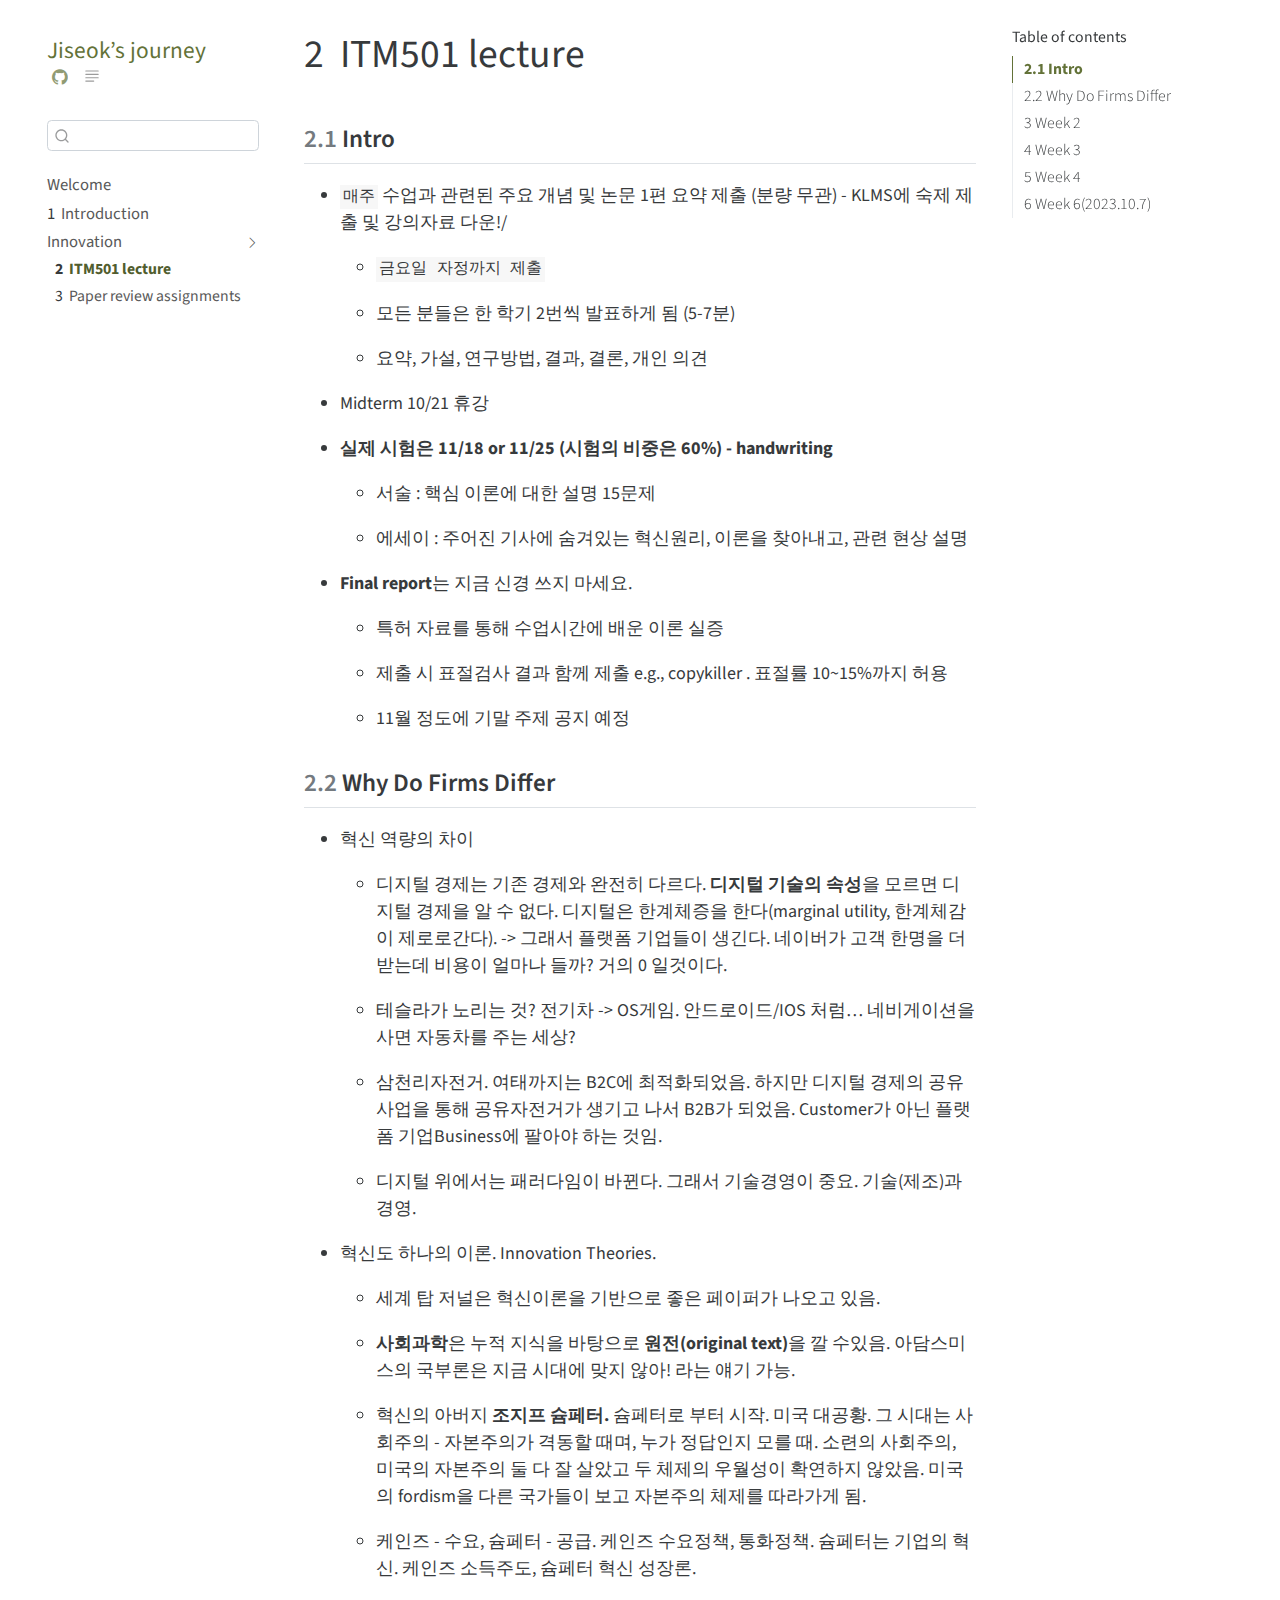
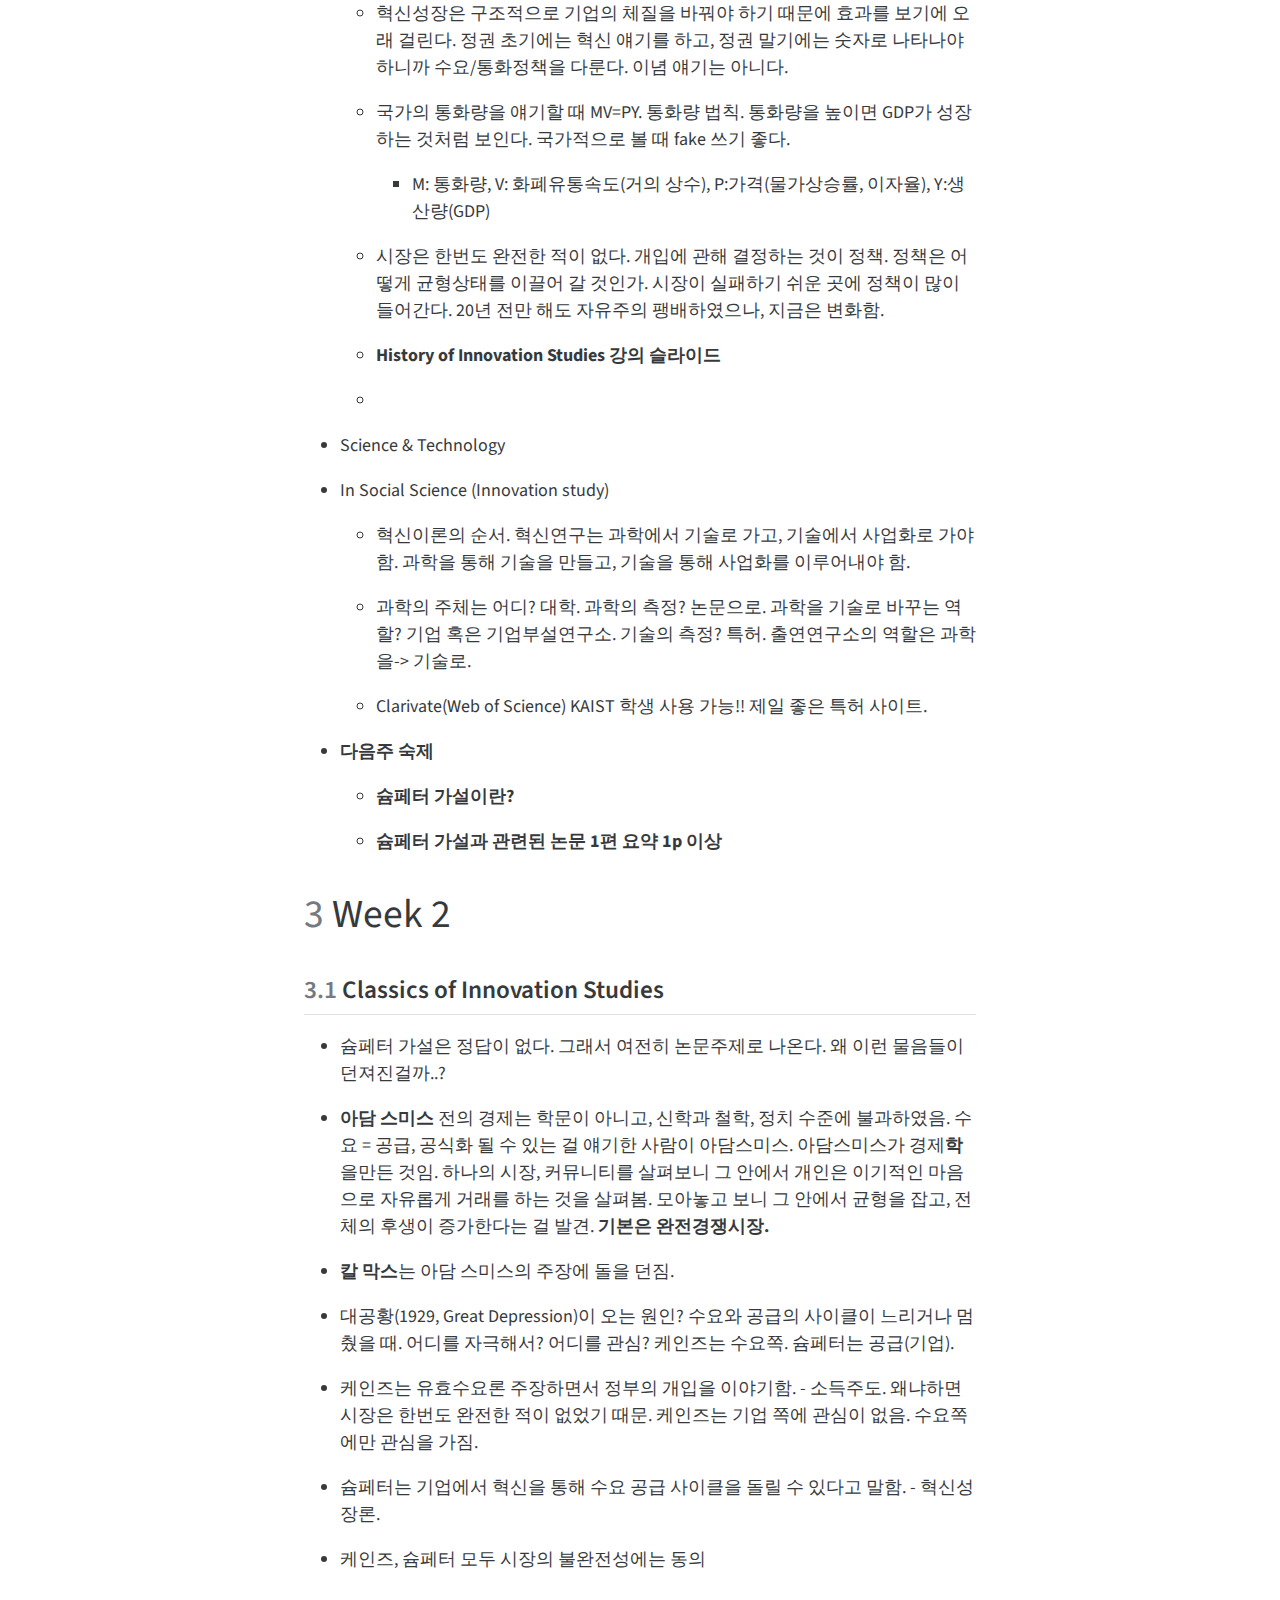
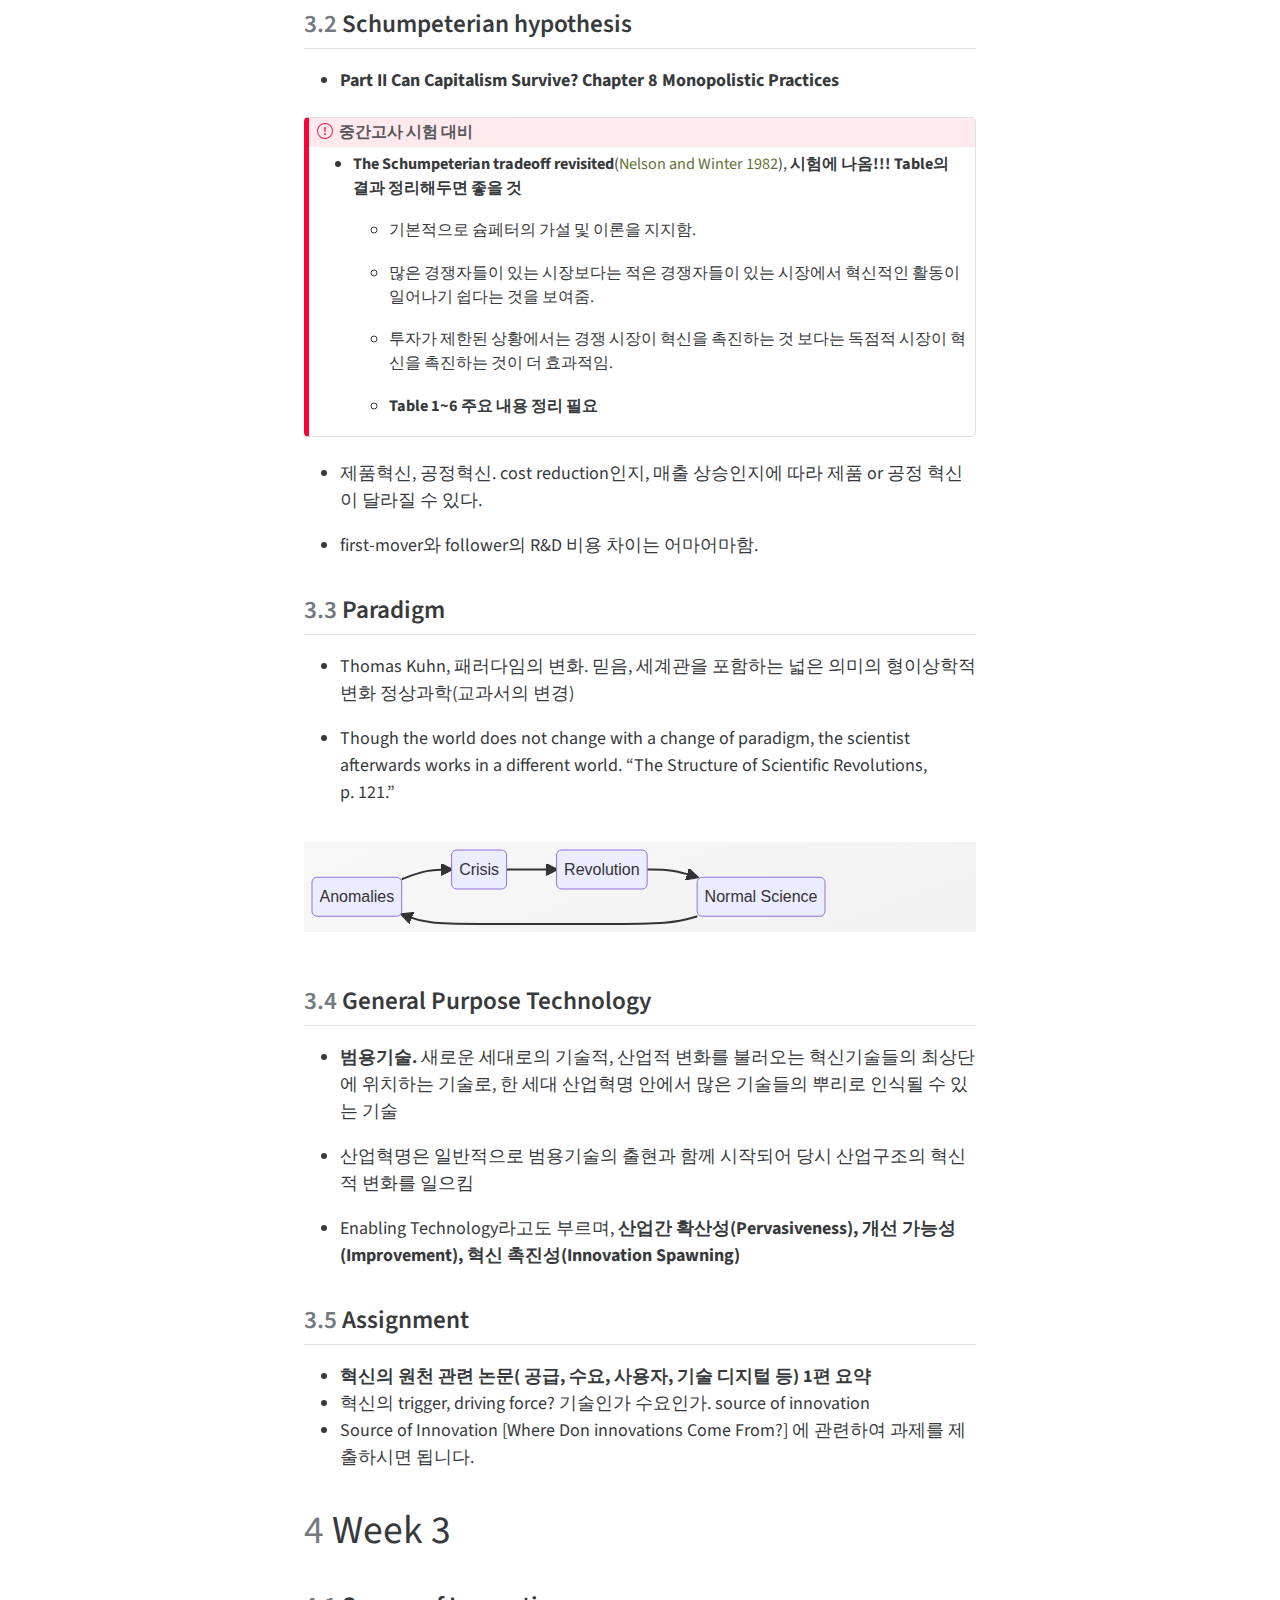
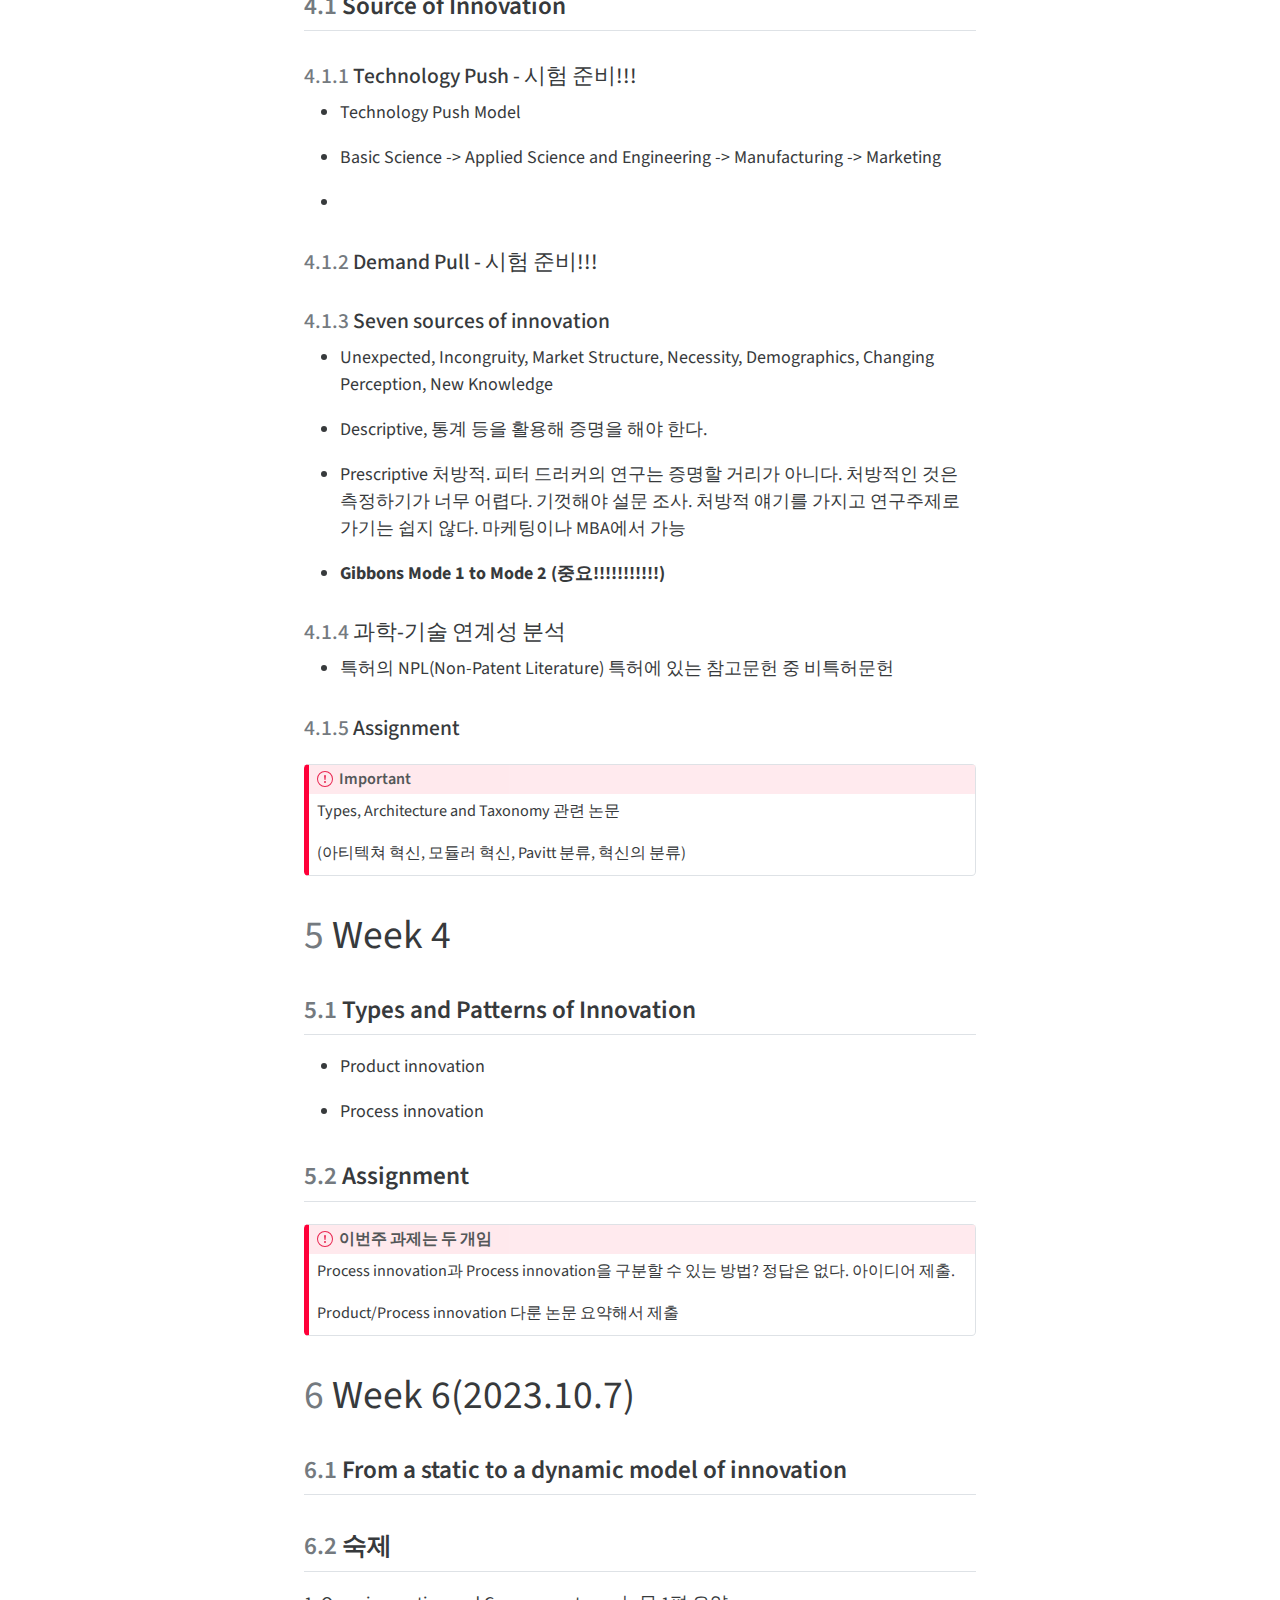
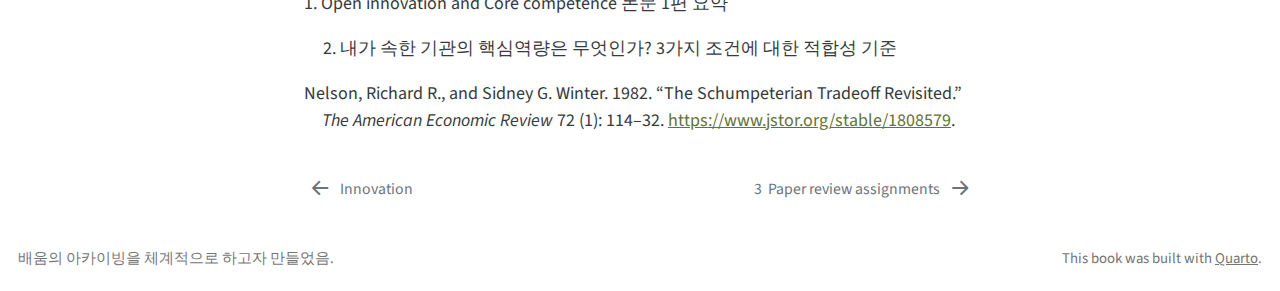
==== commit 102da797: "lecture" ====
--- a/docs/innovation_lecture.html
+++ b/docs/innovation_lecture.html
@@ -188,6 +188,11 @@
   <li><a href="#types-and-patterns-of-innovation" id="toc-types-and-patterns-of-innovation" class="nav-link" data-scroll-target="#types-and-patterns-of-innovation"><span class="toc-section-number">5.1</span>  Types and Patterns of Innovation</a></li>
   <li><a href="#assignment-2" id="toc-assignment-2" class="nav-link" data-scroll-target="#assignment-2"><span class="toc-section-number">5.2</span>  Assignment</a></li>
   </ul></li>
+  <li><a href="#week-62023.10.7" id="toc-week-62023.10.7" class="nav-link" data-scroll-target="#week-62023.10.7"><span class="toc-section-number">6</span>  Week 6(2023.10.7)</a>
+  <ul class="collapse">
+  <li><a href="#from-a-static-to-a-dynamic-model-of-innovation" id="toc-from-a-static-to-a-dynamic-model-of-innovation" class="nav-link" data-scroll-target="#from-a-static-to-a-dynamic-model-of-innovation"><span class="toc-section-number">6.1</span>  From a static to a dynamic model of innovation</a></li>
+  <li><a href="#숙제" id="toc-숙제" class="nav-link" data-scroll-target="#숙제"><span class="toc-section-number">6.2</span>  숙제</a></li>
+  </ul></li>
   </ul>
 </nav>
     </div>
@@ -432,6 +437,19 @@
 <p>Product/Process innovation 다룬 논문 요약해서 제출</p>
 </div>
 </div>
+</section>
+</section>
+<section id="week-62023.10.7" class="level1" data-number="6">
+<h1 data-number="6"><span class="header-section-number">6</span> Week 6(2023.10.7)</h1>
+<section id="from-a-static-to-a-dynamic-model-of-innovation" class="level2" data-number="6.1">
+<h2 data-number="6.1" class="anchored" data-anchor-id="from-a-static-to-a-dynamic-model-of-innovation"><span class="header-section-number">6.1</span> From a static to a dynamic model of innovation</h2>
+</section>
+<section id="숙제" class="level2" data-number="6.2">
+<h2 data-number="6.2" class="anchored" data-anchor-id="숙제"><span class="header-section-number">6.2</span> 숙제</h2>
+<p>1. Open innovation and Core competence 논문 1편 요약</p>
+<ol start="2" type="1">
+<li>내가 속한 기관의 핵심역량은 무엇인가? 3가지 조건에 대한 적합성 기준</li>
+</ol>
 
 
 <div id="refs" class="references csl-bib-body hanging-indent" role="doc-bibliography">
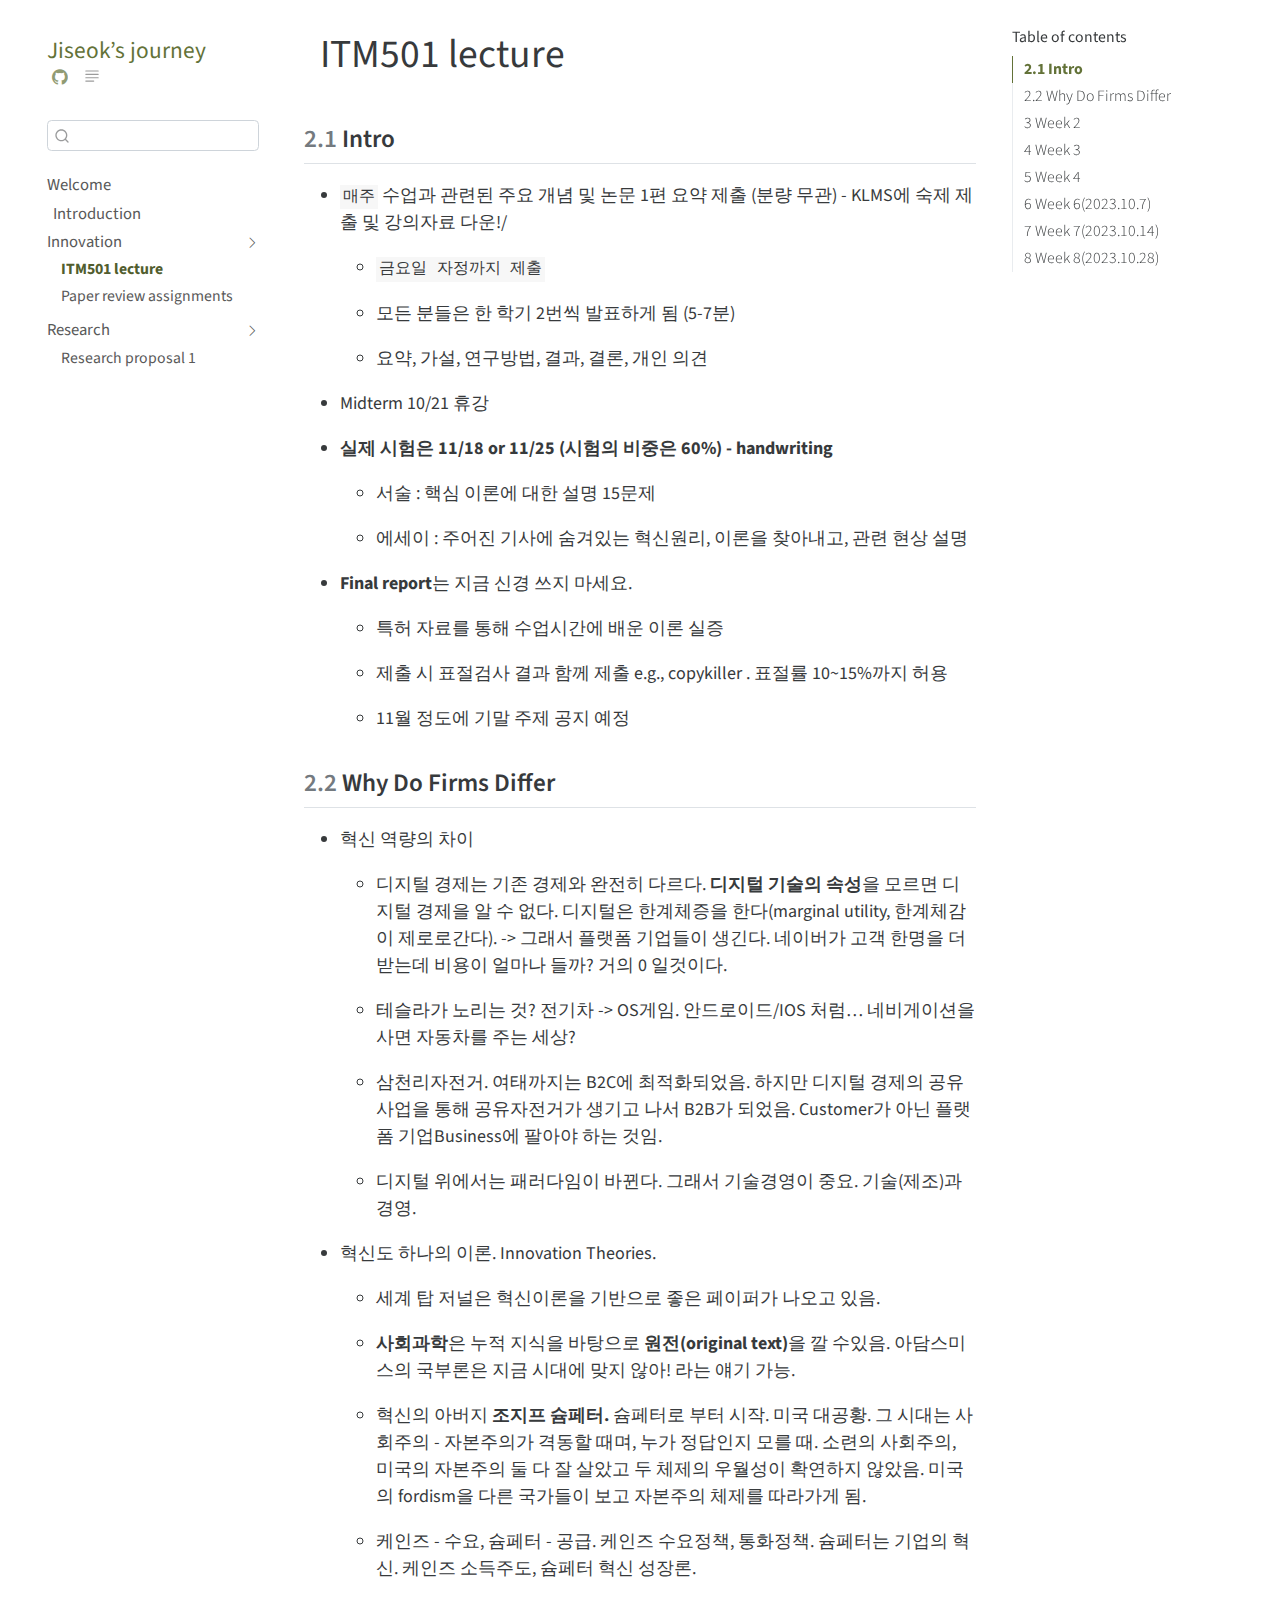
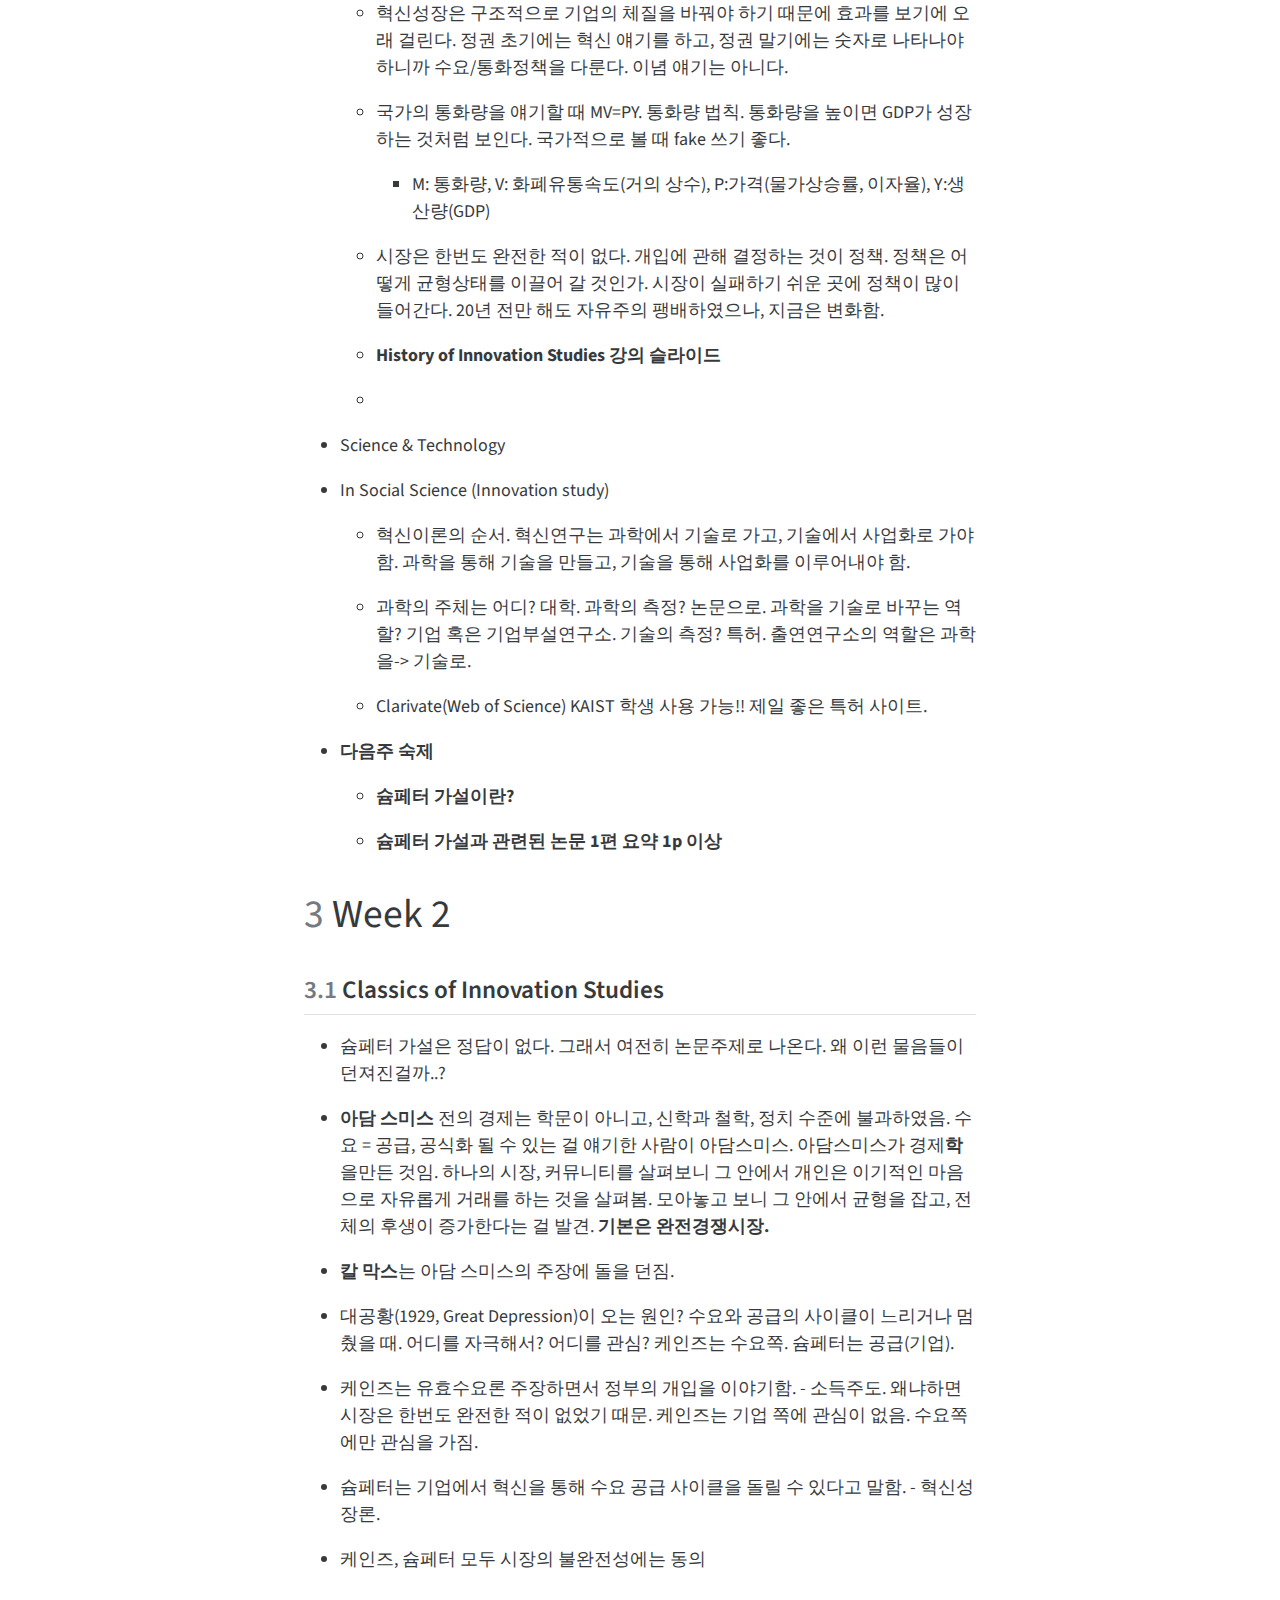
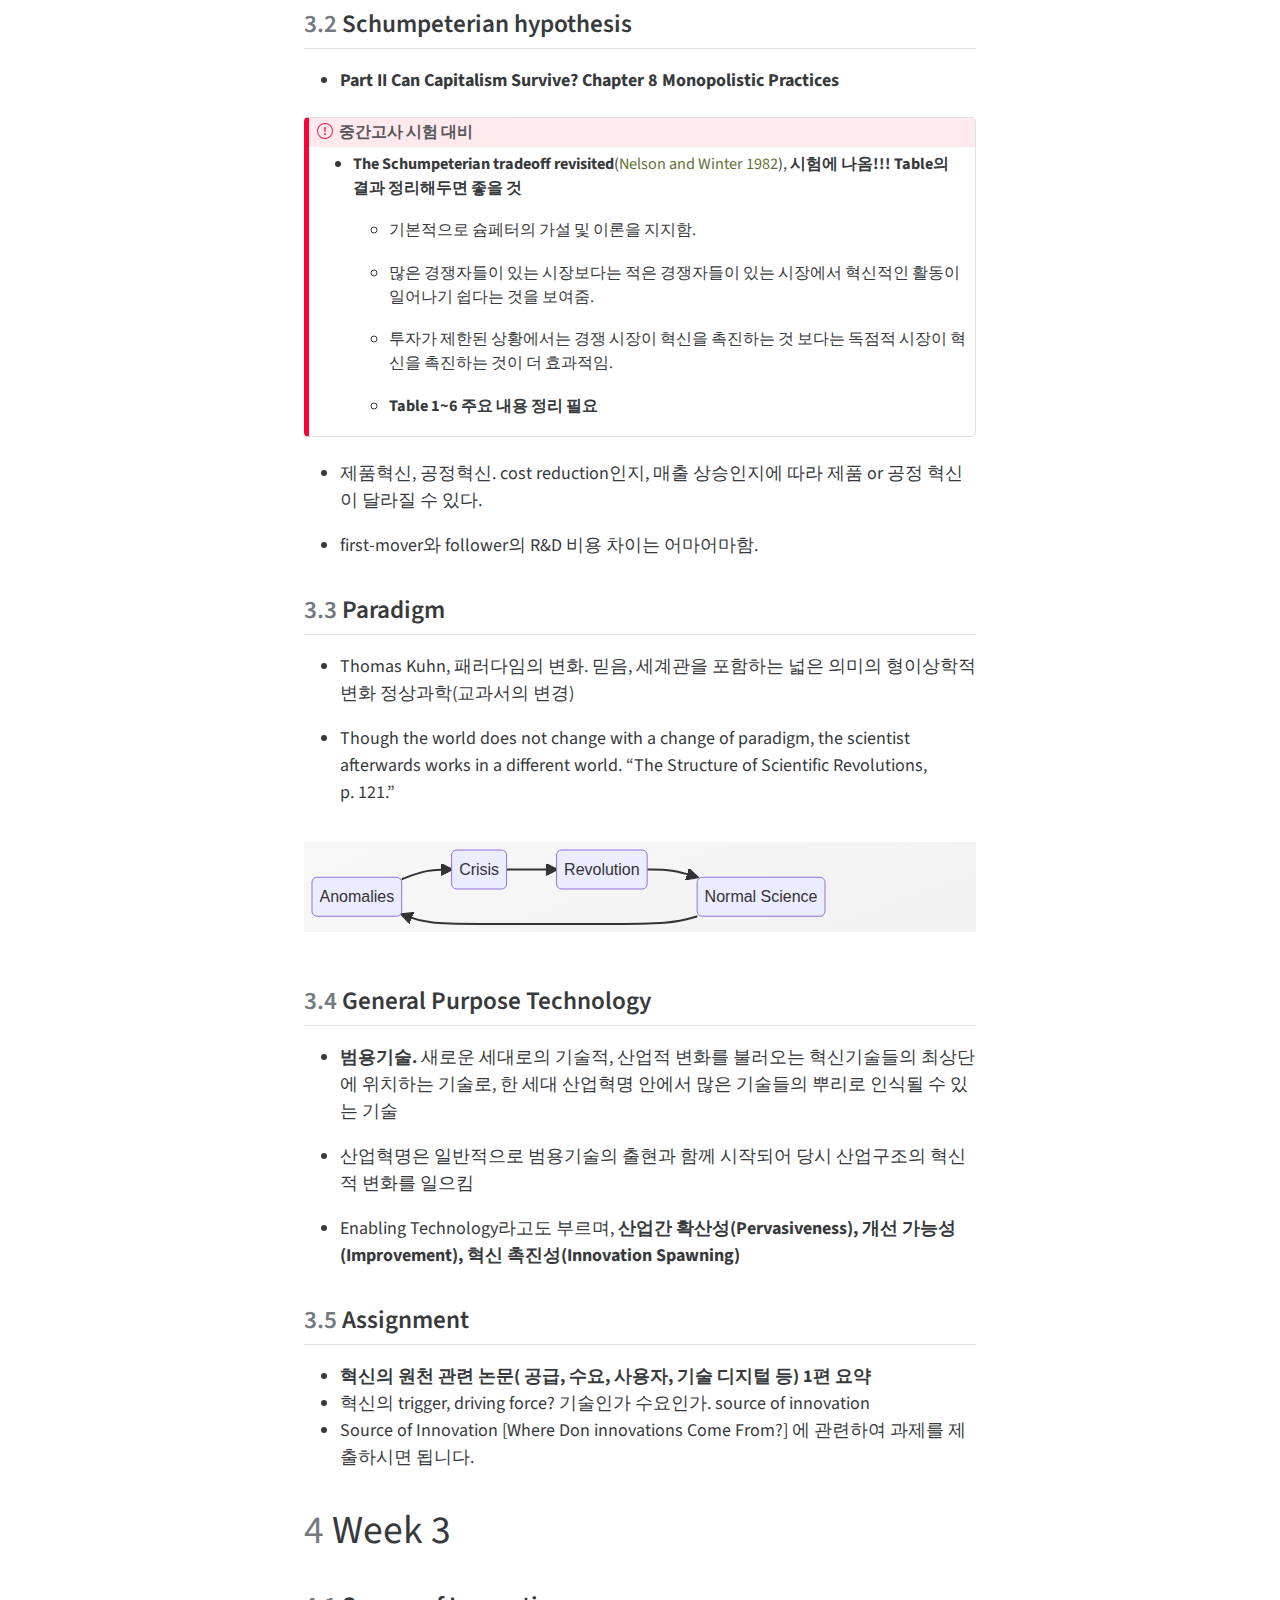
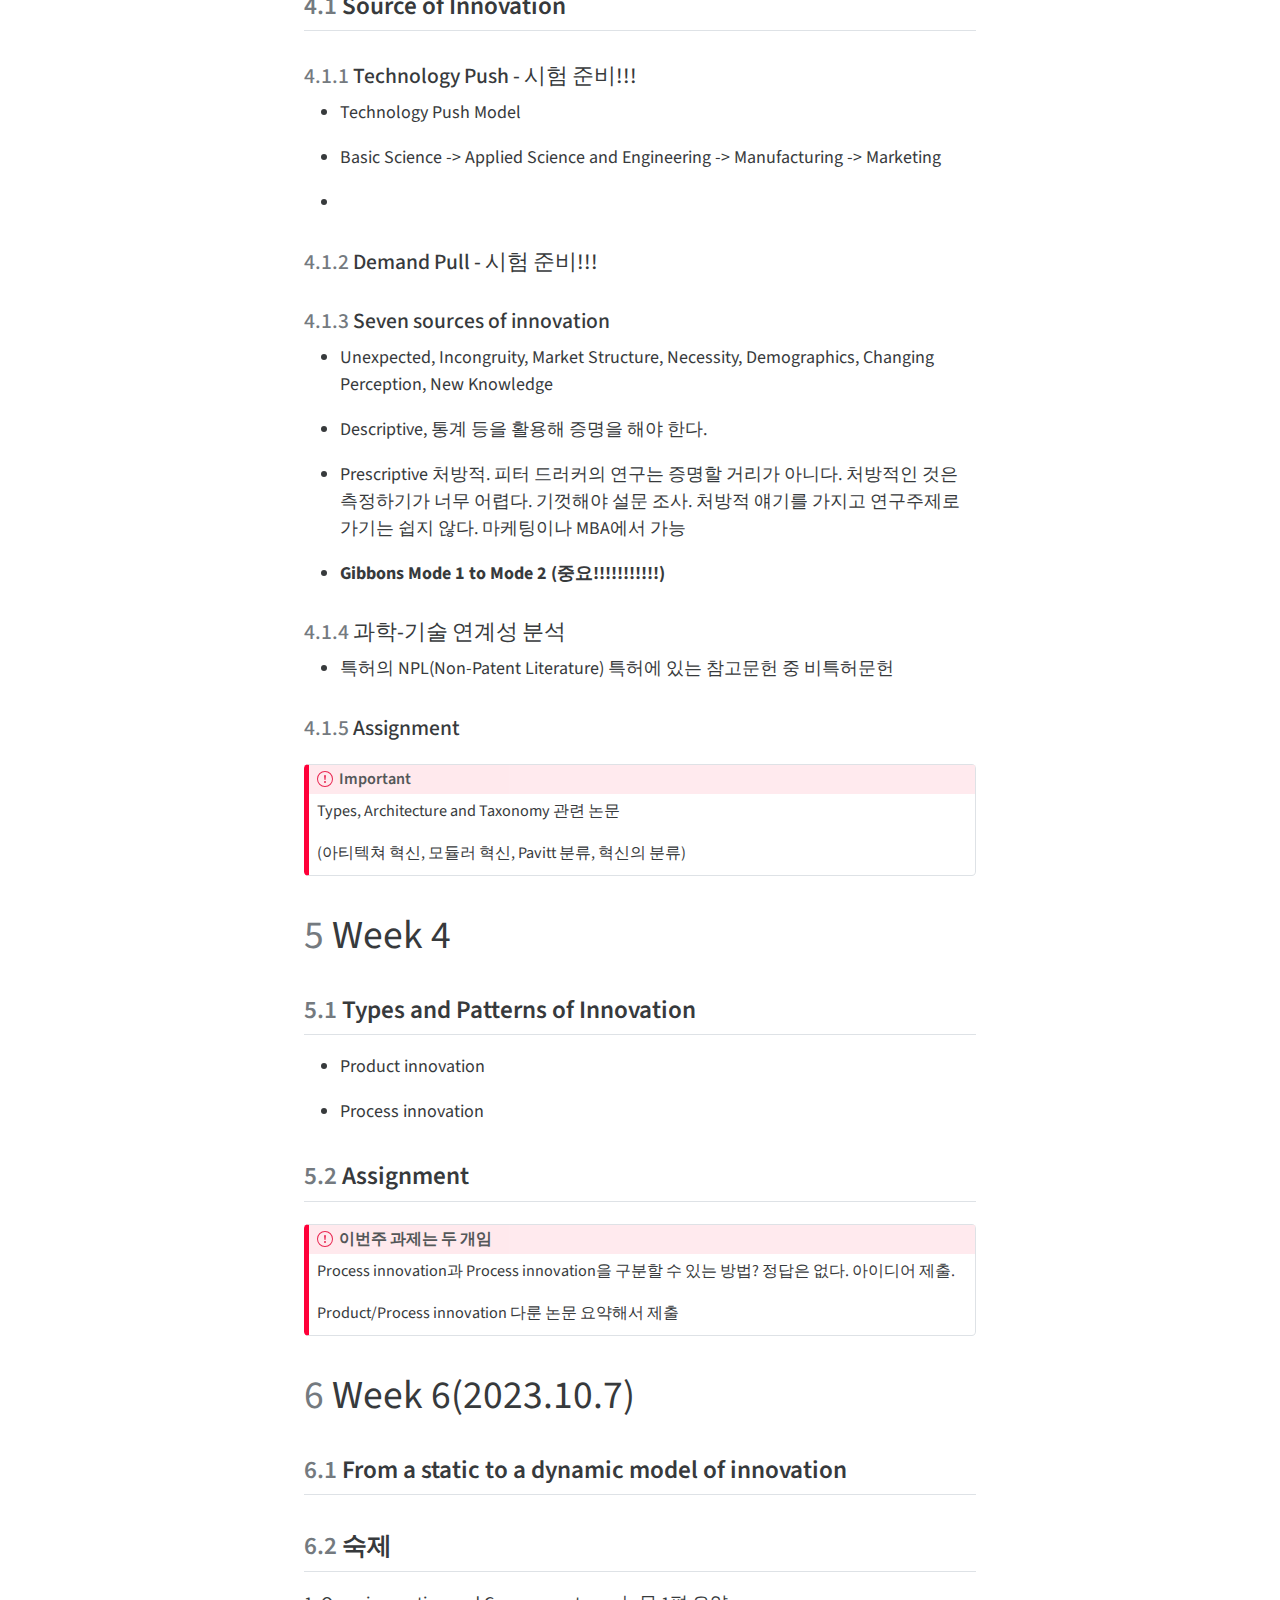
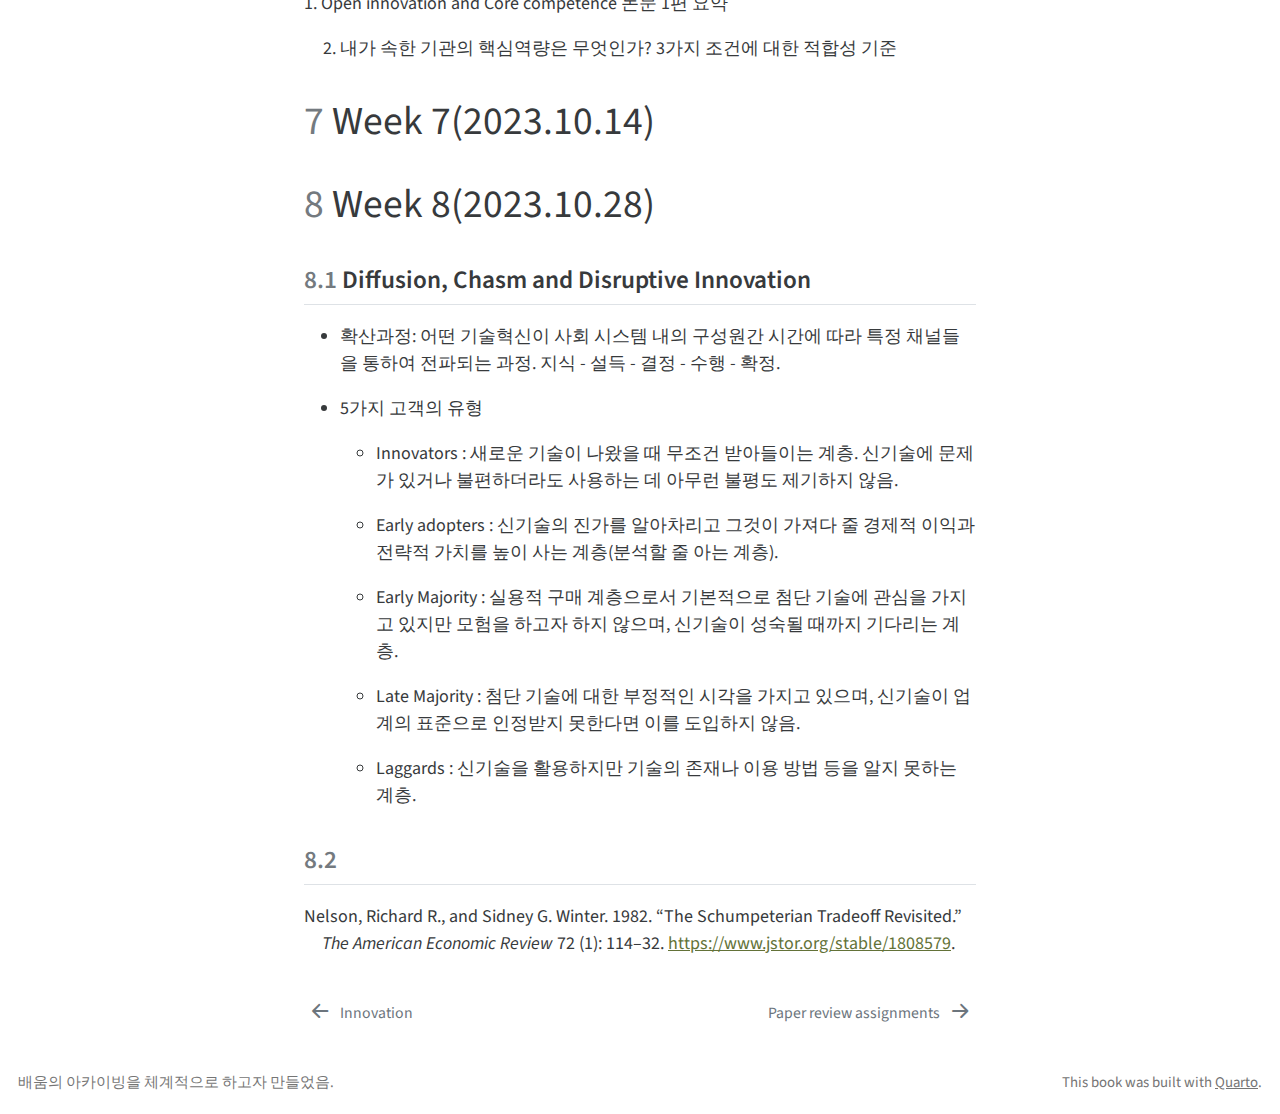
==== commit 2ad8b61e: "project proposal" ====
--- a/docs/innovation_lecture.html
+++ b/docs/innovation_lecture.html
@@ -149,6 +149,21 @@
           <li class="sidebar-item">
   <div class="sidebar-item-container"> 
   <a href="./innovation_paper.html" class="sidebar-item-text sidebar-link"><span class="chapter-number">3</span>&nbsp; <span class="chapter-title">Paper review assignments</span></a>
+  </div>
+</li>
+      </ul>
+  </li>
+        <li class="sidebar-item sidebar-item-section">
+      <div class="sidebar-item-container"> 
+            <a href="./research.html" class="sidebar-item-text sidebar-link">Research</a>
+          <a class="sidebar-item-toggle text-start" data-bs-toggle="collapse" data-bs-target="#quarto-sidebar-section-2" aria-expanded="true">
+            <i class="bi bi-chevron-right ms-2"></i>
+          </a> 
+      </div>
+      <ul id="quarto-sidebar-section-2" class="collapse list-unstyled sidebar-section depth1 show">  
+          <li class="sidebar-item">
+  <div class="sidebar-item-container"> 
+  <a href="./research_proposal_1.html" class="sidebar-item-text sidebar-link"><span class="chapter-number">4</span>&nbsp; <span class="chapter-title">Research proposal 1</span></a>
   </div>
 </li>
       </ul>
@@ -193,6 +208,12 @@
   <li><a href="#from-a-static-to-a-dynamic-model-of-innovation" id="toc-from-a-static-to-a-dynamic-model-of-innovation" class="nav-link" data-scroll-target="#from-a-static-to-a-dynamic-model-of-innovation"><span class="toc-section-number">6.1</span>  From a static to a dynamic model of innovation</a></li>
   <li><a href="#숙제" id="toc-숙제" class="nav-link" data-scroll-target="#숙제"><span class="toc-section-number">6.2</span>  숙제</a></li>
   </ul></li>
+  <li><a href="#week-72023.10.14" id="toc-week-72023.10.14" class="nav-link" data-scroll-target="#week-72023.10.14"><span class="toc-section-number">7</span>  Week 7(2023.10.14)</a></li>
+  <li><a href="#week-82023.10.28" id="toc-week-82023.10.28" class="nav-link" data-scroll-target="#week-82023.10.28"><span class="toc-section-number">8</span>  Week 8(2023.10.28)</a>
+  <ul class="collapse">
+  <li><a href="#diffusion-chasm-and-disruptive-innovation" id="toc-diffusion-chasm-and-disruptive-innovation" class="nav-link" data-scroll-target="#diffusion-chasm-and-disruptive-innovation"><span class="toc-section-number">8.1</span>  Diffusion, Chasm and Disruptive Innovation</a></li>
+  <li><a href="#section" id="toc-section" class="nav-link" data-scroll-target="#section"><span class="toc-section-number">8.2</span>  </a></li>
+  </ul></li>
   </ul>
 </nav>
     </div>
@@ -450,6 +471,29 @@
 <ol start="2" type="1">
 <li>내가 속한 기관의 핵심역량은 무엇인가? 3가지 조건에 대한 적합성 기준</li>
 </ol>
+</section>
+</section>
+<section id="week-72023.10.14" class="level1" data-number="7">
+<h1 data-number="7"><span class="header-section-number">7</span> Week 7(2023.10.14)</h1>
+</section>
+<section id="week-82023.10.28" class="level1" data-number="8">
+<h1 data-number="8"><span class="header-section-number">8</span> Week 8(2023.10.28)</h1>
+<section id="diffusion-chasm-and-disruptive-innovation" class="level2" data-number="8.1">
+<h2 data-number="8.1" class="anchored" data-anchor-id="diffusion-chasm-and-disruptive-innovation"><span class="header-section-number">8.1</span> Diffusion, Chasm and Disruptive Innovation</h2>
+<ul>
+<li><p>확산과정: 어떤 기술혁신이 사회 시스템 내의 구성원간 시간에 따라 특정 채널들을 통하여 전파되는 과정. 지식 - 설득 - 결정 - 수행 - 확정.</p></li>
+<li><p>5가지 고객의 유형</p>
+<ul>
+<li><p>Innovators : 새로운 기술이 나왔을 때 무조건 받아들이는 계층. 신기술에 문제가 있거나 불편하더라도 사용하는 데 아무런 불평도 제기하지 않음.</p></li>
+<li><p>Early adopters : 신기술의 진가를 알아차리고 그것이 가져다 줄 경제적 이익과 전략적 가치를 높이 사는 계층(분석할 줄 아는 계층).</p></li>
+<li><p>Early Majority : 실용적 구매 계층으로서 기본적으로 첨단 기술에 관심을 가지고 있지만 모험을 하고자 하지 않으며, 신기술이 성숙될 때까지 기다리는 계층.</p></li>
+<li><p>Late Majority : 첨단 기술에 대한 부정적인 시각을 가지고 있으며, 신기술이 업계의 표준으로 인정받지 못한다면 이를 도입하지 않음.</p></li>
+<li><p>Laggards : 신기술을 활용하지만 기술의 존재나 이용 방법 등을 알지 못하는 계층.</p></li>
+</ul></li>
+</ul>
+</section>
+<section id="section" class="level2" data-number="8.2">
+<h2 data-number="8.2" class="anchored" data-anchor-id="section"><span class="header-section-number">8.2</span> </h2>
 
 
 <div id="refs" class="references csl-bib-body hanging-indent" role="doc-bibliography">
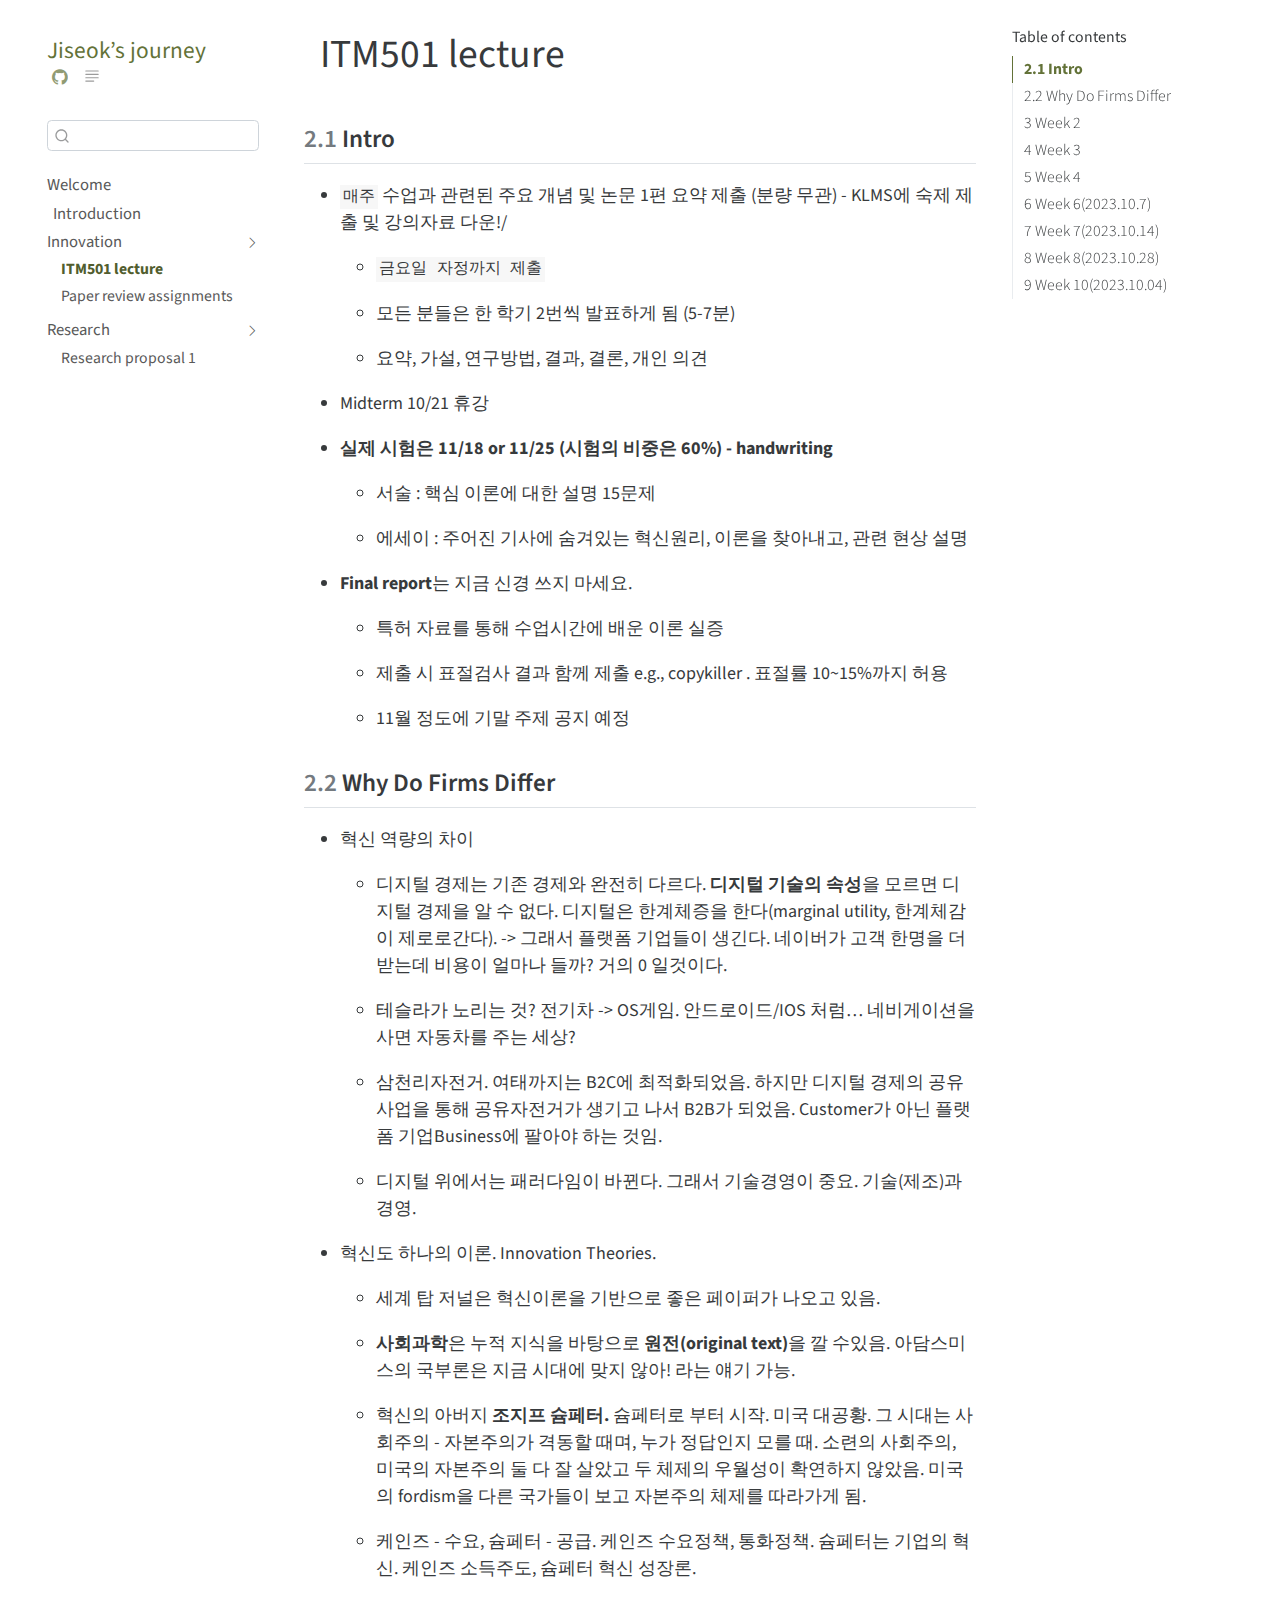
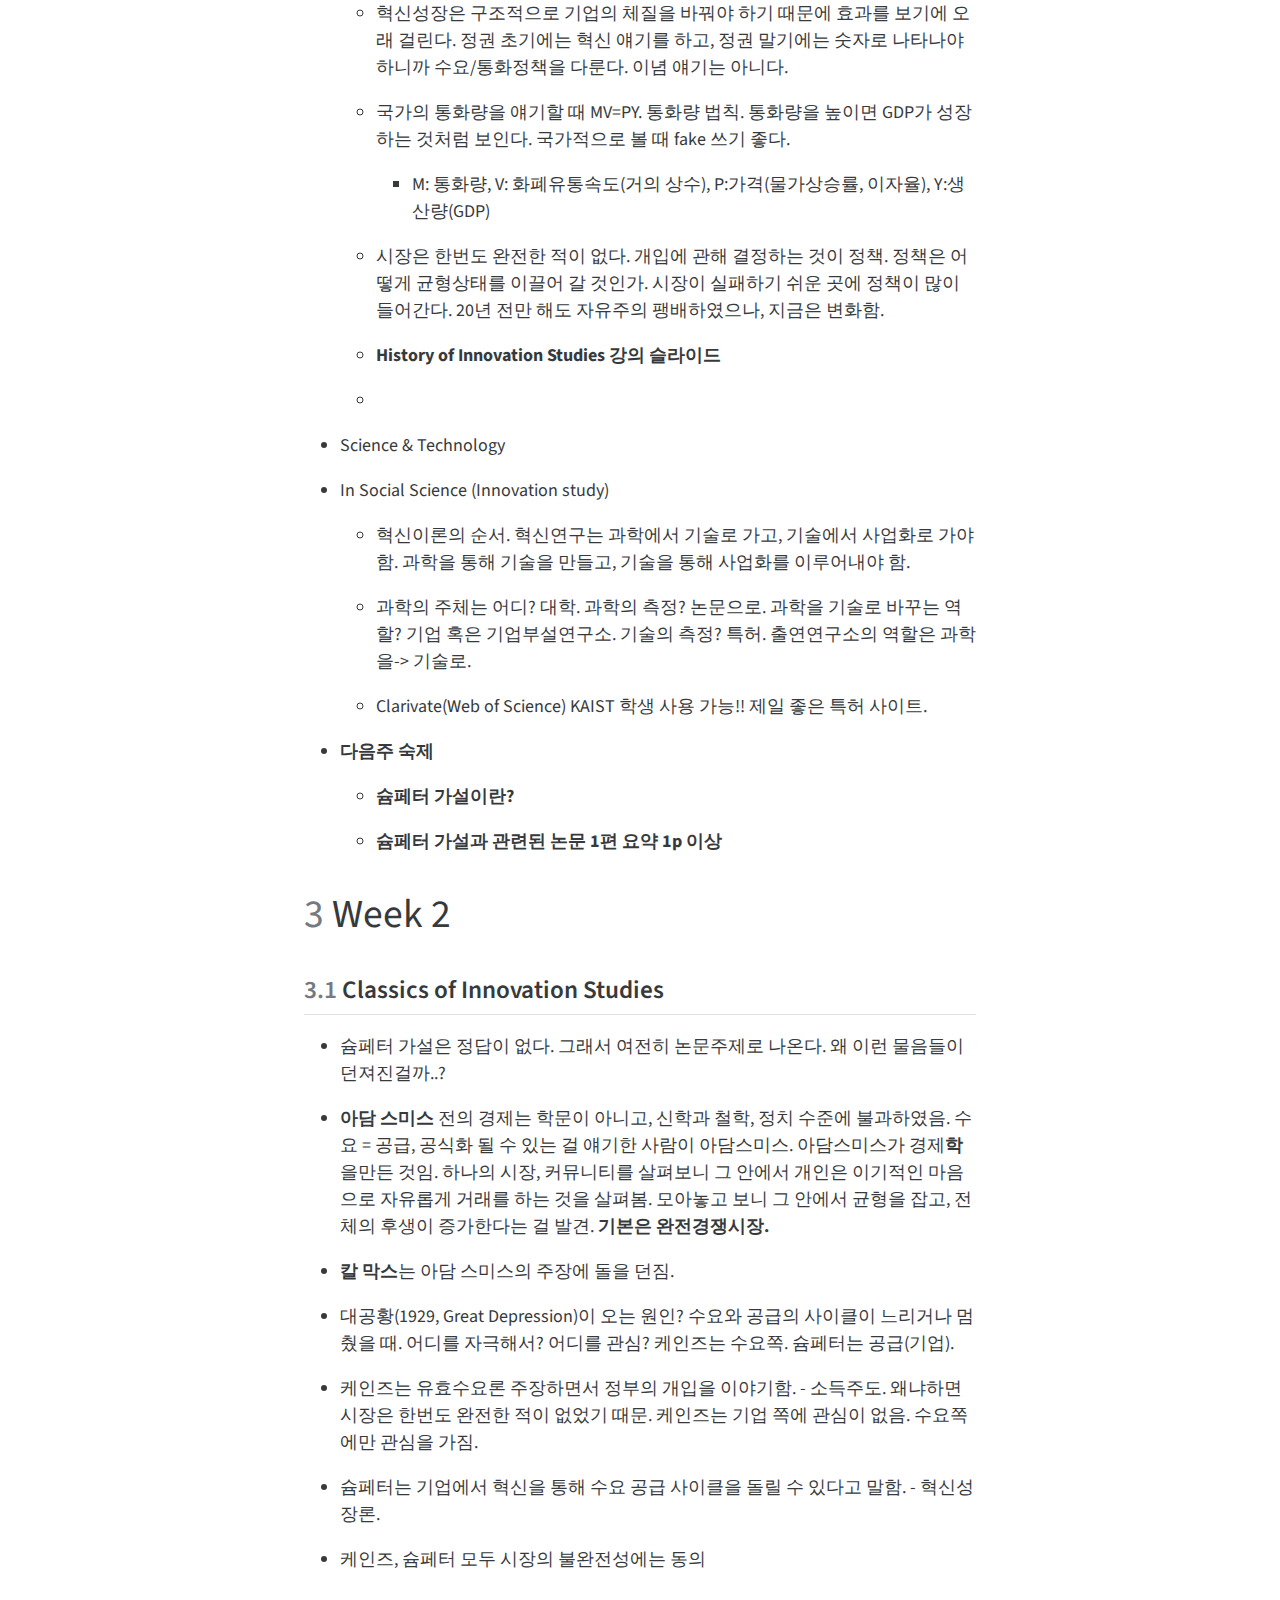
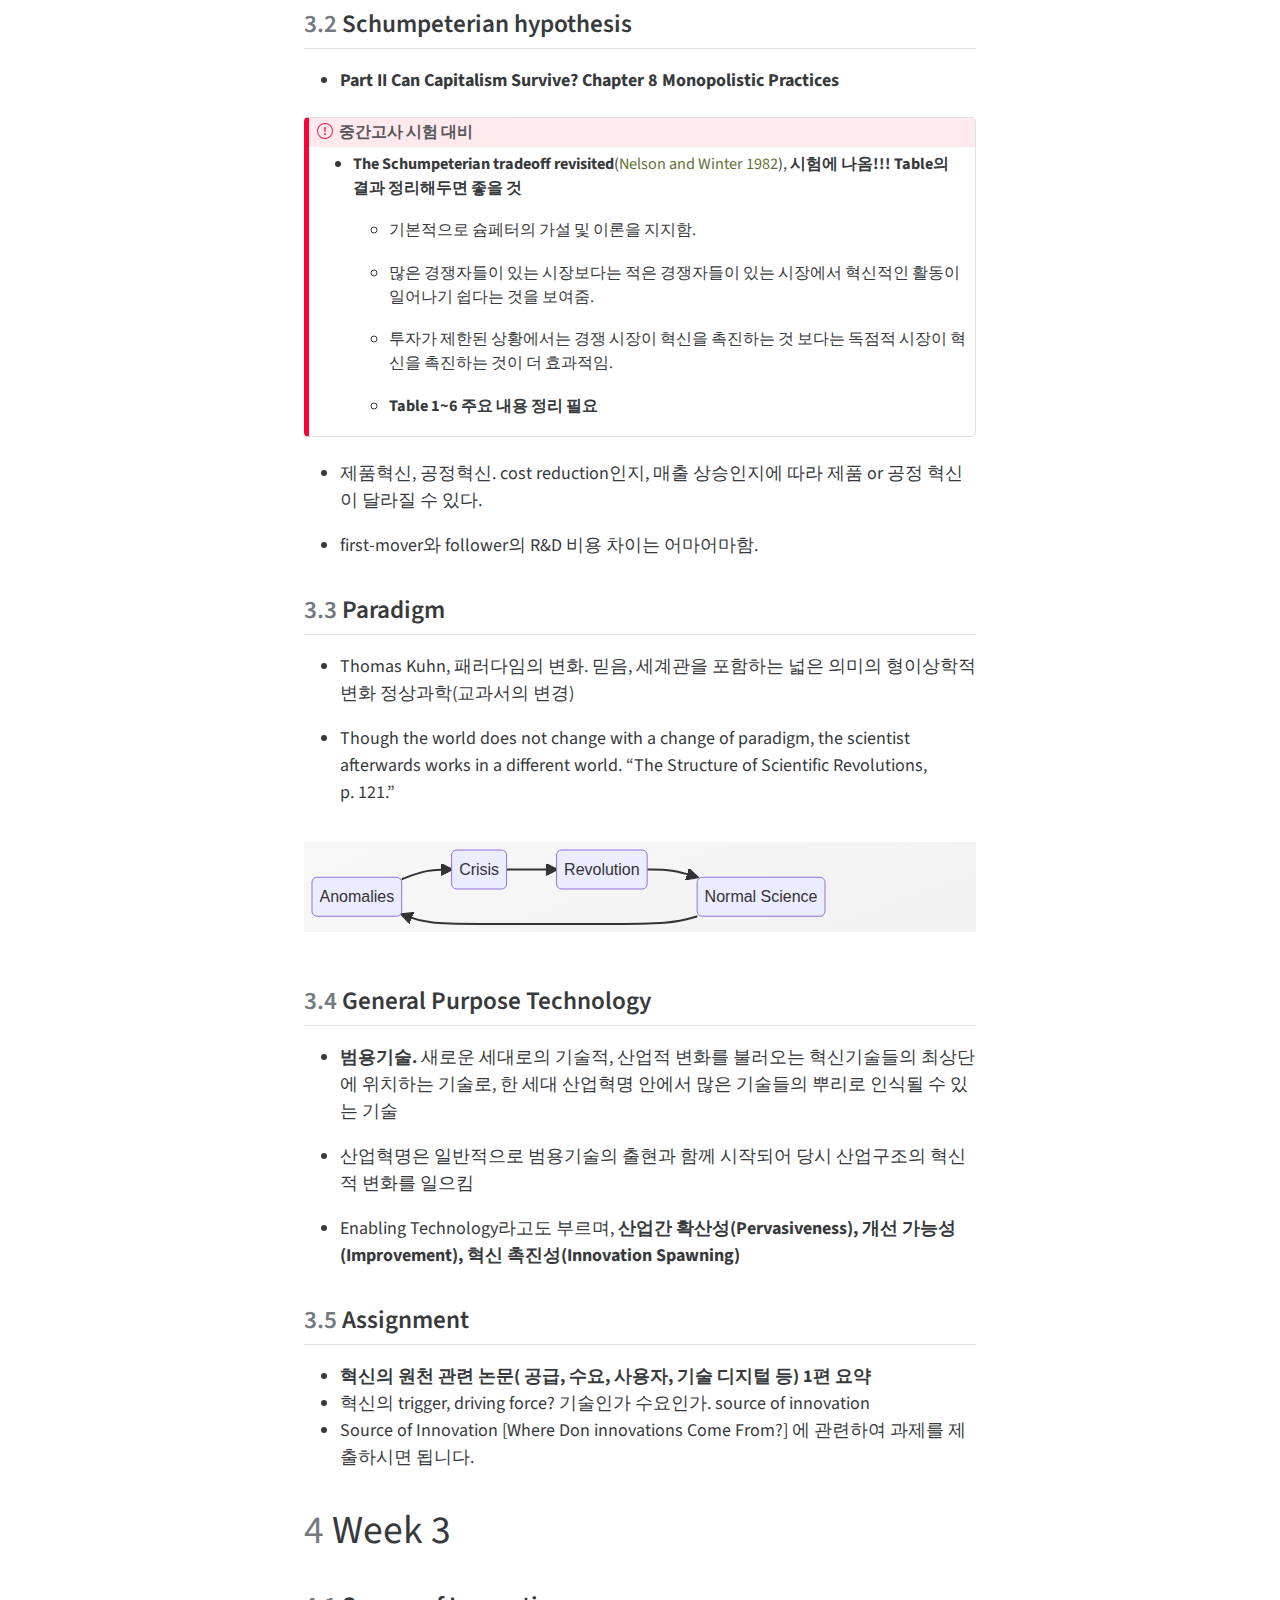
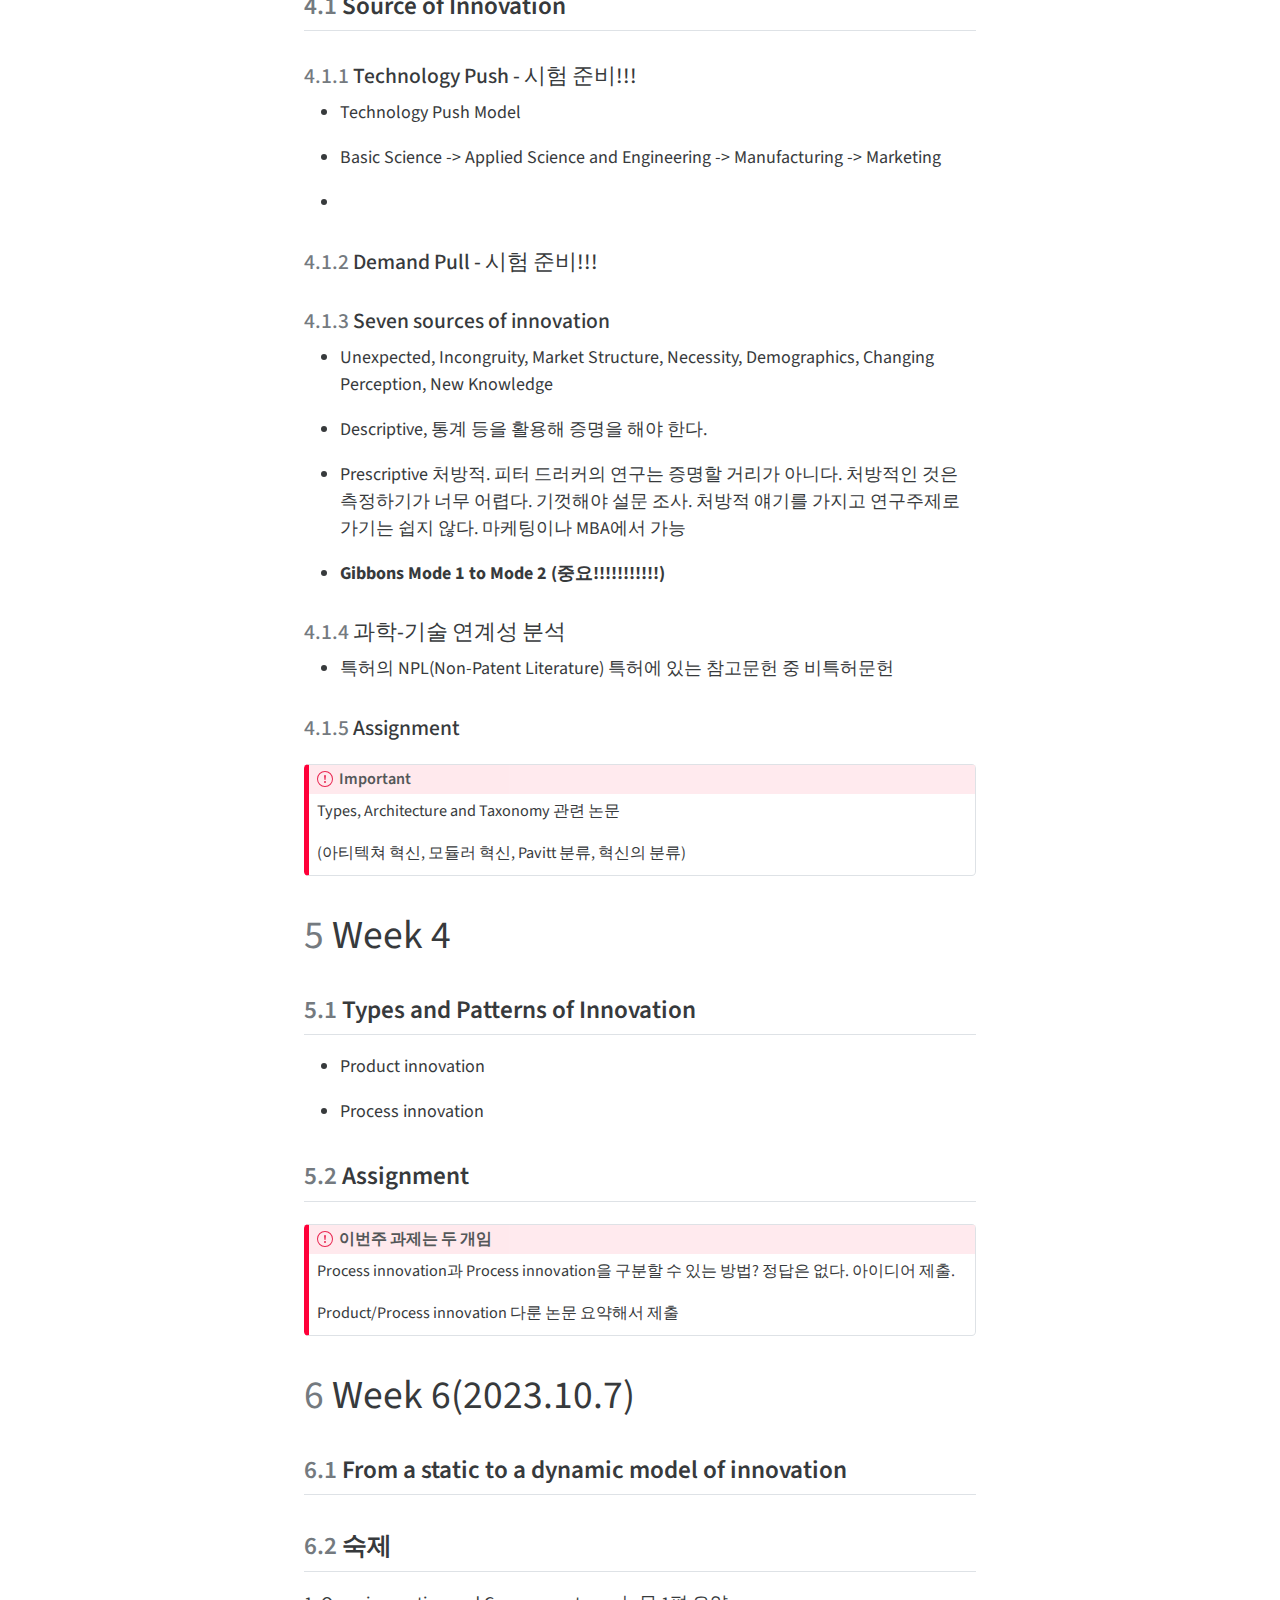
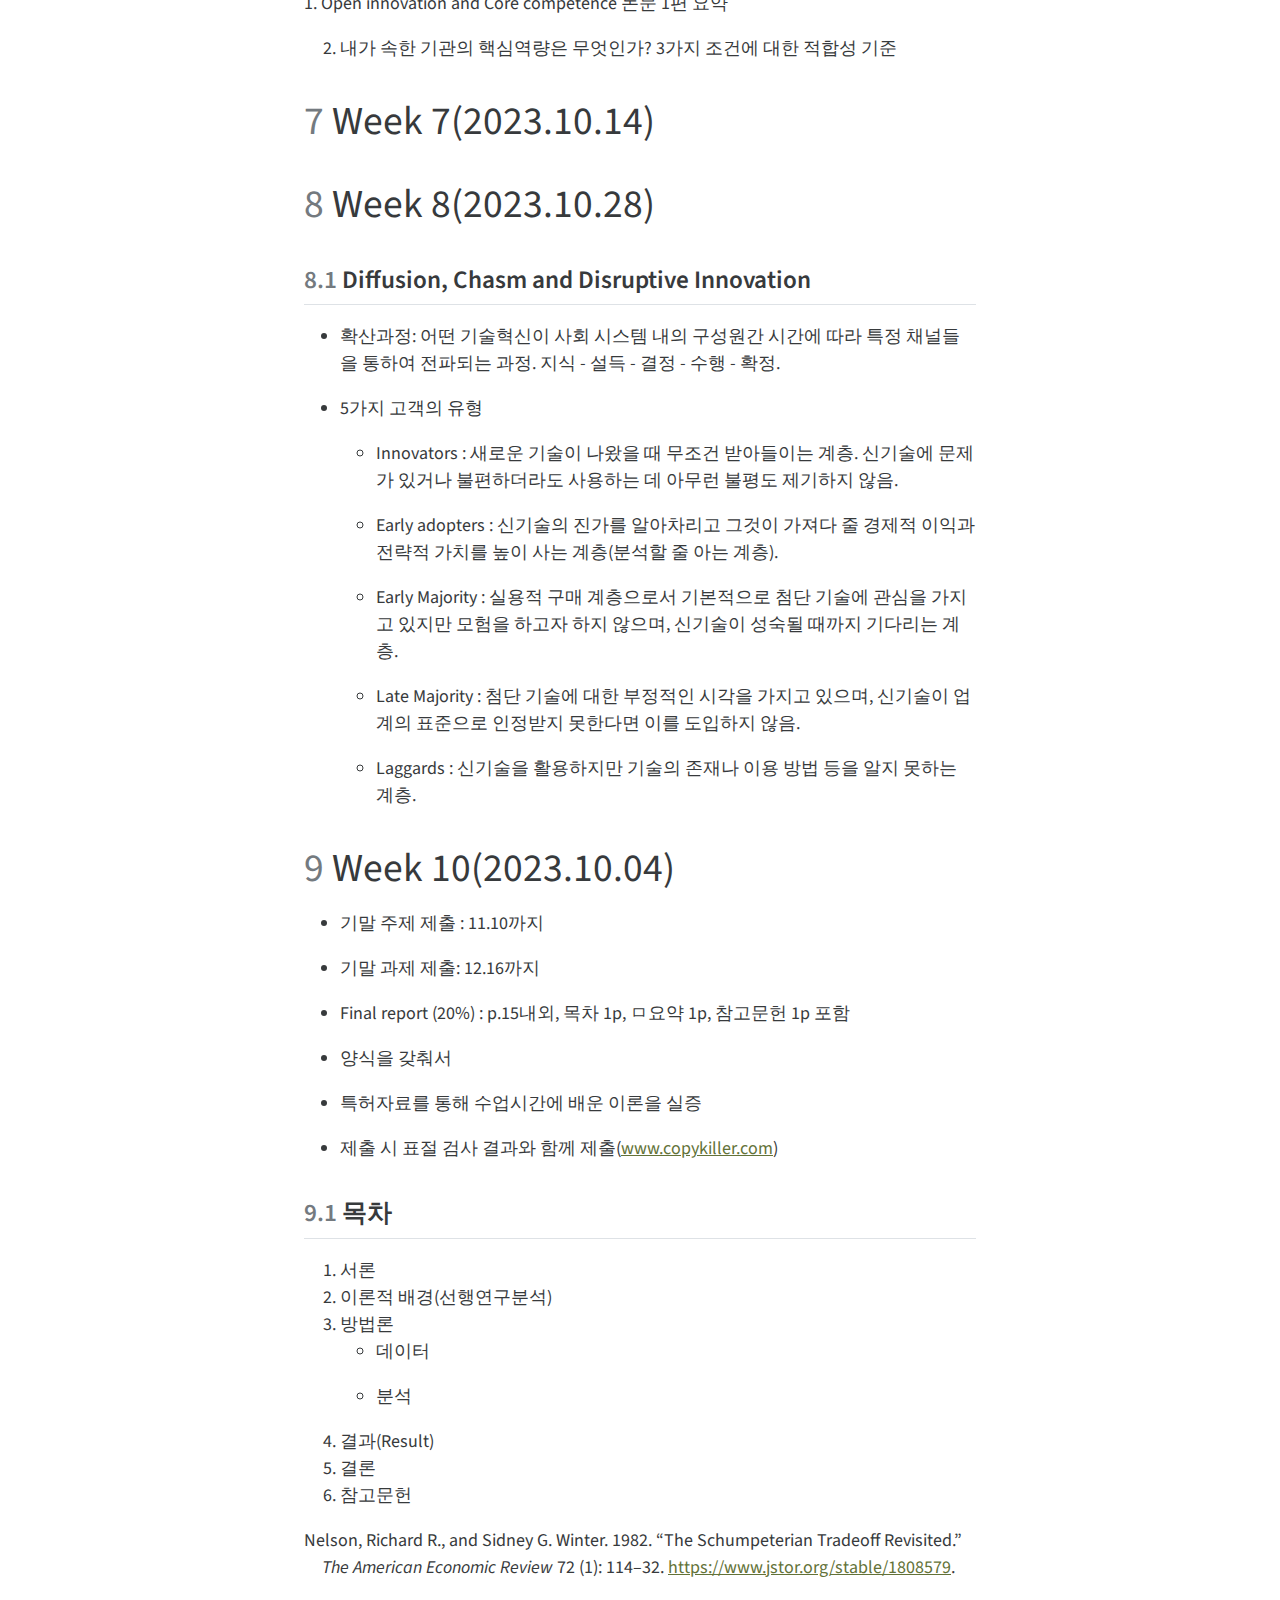
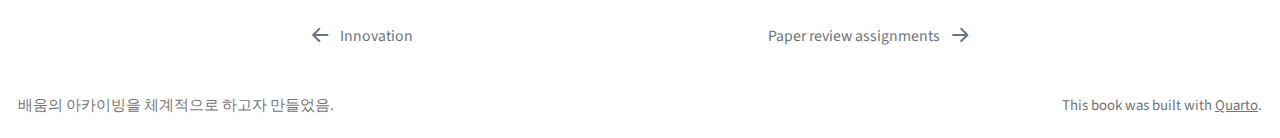
==== commit 7be028c8: "commit" ====
--- a/docs/innovation_lecture.html
+++ b/docs/innovation_lecture.html
@@ -212,7 +212,10 @@
   <li><a href="#week-82023.10.28" id="toc-week-82023.10.28" class="nav-link" data-scroll-target="#week-82023.10.28"><span class="toc-section-number">8</span>  Week 8(2023.10.28)</a>
   <ul class="collapse">
   <li><a href="#diffusion-chasm-and-disruptive-innovation" id="toc-diffusion-chasm-and-disruptive-innovation" class="nav-link" data-scroll-target="#diffusion-chasm-and-disruptive-innovation"><span class="toc-section-number">8.1</span>  Diffusion, Chasm and Disruptive Innovation</a></li>
-  <li><a href="#section" id="toc-section" class="nav-link" data-scroll-target="#section"><span class="toc-section-number">8.2</span>  </a></li>
+  </ul></li>
+  <li><a href="#week-102023.10.04" id="toc-week-102023.10.04" class="nav-link" data-scroll-target="#week-102023.10.04"><span class="toc-section-number">9</span>  Week 10(2023.10.04)</a>
+  <ul class="collapse">
+  <li><a href="#목차" id="toc-목차" class="nav-link" data-scroll-target="#목차"><span class="toc-section-number">9.1</span>  목차</a></li>
   </ul></li>
   </ul>
 </nav>
@@ -492,8 +495,31 @@
 </ul></li>
 </ul>
 </section>
-<section id="section" class="level2" data-number="8.2">
-<h2 data-number="8.2" class="anchored" data-anchor-id="section"><span class="header-section-number">8.2</span> </h2>
+</section>
+<section id="week-102023.10.04" class="level1" data-number="9">
+<h1 data-number="9"><span class="header-section-number">9</span> Week 10(2023.10.04)</h1>
+<ul>
+<li><p>기말 주제 제출 : 11.10까지</p></li>
+<li><p>기말 과제 제출: 12.16까지</p></li>
+<li><p>Final report (20%) : p.15내외, 목차 1p, ㅁ요약 1p, 참고문헌 1p 포함</p></li>
+<li><p>양식을 갖춰서</p></li>
+<li><p>특허자료를 통해 수업시간에 배운 이론을 실증</p></li>
+<li><p>제출 시 표절 검사 결과와 함께 제출(<a href="www.copykiller.com">www.copykiller.com</a>)</p></li>
+</ul>
+<section id="목차" class="level2" data-number="9.1">
+<h2 data-number="9.1" class="anchored" data-anchor-id="목차"><span class="header-section-number">9.1</span> 목차</h2>
+<ol type="1">
+<li>서론</li>
+<li>이론적 배경(선행연구분석)</li>
+<li>방법론
+<ul>
+<li><p>데이터</p></li>
+<li><p>분석</p></li>
+</ul></li>
+<li>결과(Result)</li>
+<li>결론</li>
+<li>참고문헌</li>
+</ol>
 
 
 <div id="refs" class="references csl-bib-body hanging-indent" role="doc-bibliography">
